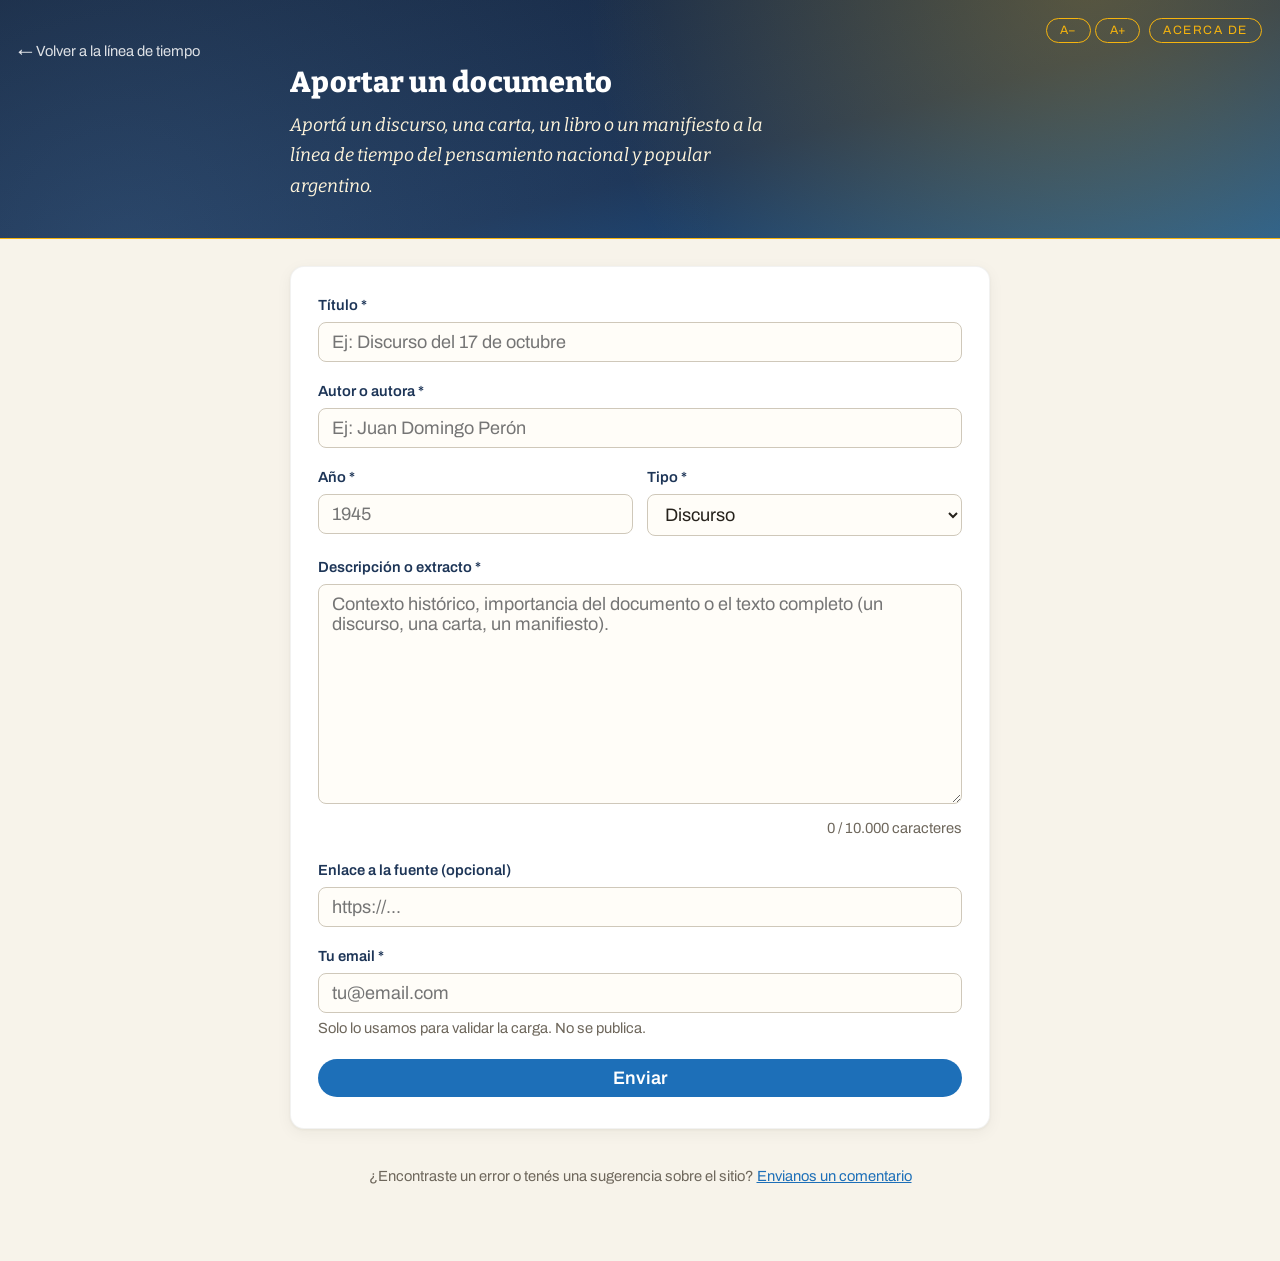
==== cargar.html @ 44b0350a "feat: mobile year pill docks onto the year bar over the active chip" ====
<!doctype html>
<html lang="es">
  <head>
    <meta charset="UTF-8" />
    <meta name="viewport" content="width=device-width, initial-scale=1" />
    <title>
      Aportar un documento · Línea de Tiempo del Pensamiento Nacional y Popular
      Argentino
    </title>
    <meta
      name="description"
      content="Sumá un discurso, una carta, un libro o un manifiesto al archivo colaborativo del pensamiento nacional y popular argentino."
    />
    <link rel="icon" href="/favicon.ico" sizes="any" />
    <link rel="icon" type="image/svg+xml" href="/assets/img/pnp-favicon/favicon.svg" />
    <link rel="icon" type="image/png" sizes="32x32" href="/assets/img/pnp-favicon/favicon-32x32.png" />
    <link rel="icon" type="image/png" sizes="16x16" href="/assets/img/pnp-favicon/favicon-16x16.png" />
    <link rel="icon" type="image/png" sizes="192x192" href="/assets/img/pnp-favicon/android-icon-192x192.png" />
    <link rel="apple-touch-icon" sizes="180x180" href="/assets/img/pnp-favicon/apple-icon-180x180.png" />
    <link rel="preconnect" href="https://fonts.googleapis.com" />
    <link rel="preconnect" href="https://fonts.gstatic.com" crossorigin />
    <link
      href="https://fonts.googleapis.com/css2?family=Archivo:wght@400;500;600;700&amp;family=Bitter:ital,wght@0,400;0,600;0,700;0,800;1,400&amp;display=swap"
      rel="stylesheet"
    />
    <script src="/assets/js/font-scale.js?v=1"></script>
    <link rel="stylesheet" href="/assets/css/styles.css?v=26" />
  </head>
  <body>
    <header class="site-header site-header-small">
      <a class="back-link" href="/">&larr; Volver a la línea de tiempo</a>
      <div class="header-actions">
        <div class="font-controls" role="group" aria-label="Tamaño del texto">
          <button
            type="button"
            class="font-control"
            data-font-scale-down
            aria-label="Reducir el tamaño del texto"
          >
            A&minus;
          </button>
          <button
            type="button"
            class="font-control"
            data-font-scale-up
            aria-label="Aumentar el tamaño del texto"
          >
            A+
          </button>
        </div>
        <button
          type="button"
          class="credits-link"
          data-credits-trigger
          aria-controls="credits-panel"
          aria-expanded="false"
        >
          Acerca de
        </button>
      </div>
      <div class="[ center ]">
        <h1>Aportar un documento</h1>
        <p class="tagline">
          Aportá un discurso, una carta, un libro o un manifiesto a la línea de
          tiempo del pensamiento nacional y popular argentino.
        </p>
      </div>
    </header>

    <main class="[ form-page ] [ center ]">
      <form id="submit-form" class="card" novalidate>
        <div class="field">
          <label for="title">Título *</label>
          <input
            type="text"
            id="title"
            name="title"
            maxlength="200"
            required
            placeholder="Ej: Discurso del 17 de octubre"
          />
          <p class="field-error" data-for="title"></p>
        </div>

        <div class="field">
          <label for="author">Autor o autora *</label>
          <input
            type="text"
            id="author"
            name="author"
            maxlength="120"
            required
            placeholder="Ej: Juan Domingo Perón"
          />
          <p class="field-error" data-for="author"></p>
        </div>

        <div class="field-row">
          <div class="field">
            <label for="year">Año *</label>
            <input
              type="number"
              id="year"
              name="year"
              min="1800"
              max="2099"
              required
              placeholder="1945"
            />
            <p class="field-error" data-for="year"></p>
          </div>

          <div class="field">
            <label for="type">Tipo *</label>
            <select id="type" name="type" required>
              <option value="discurso">Discurso</option>
              <option value="carta">Carta</option>
              <option value="manifiesto">Manifiesto</option>
              <option value="libro">Libro</option>
              <option value="ensayo">Ensayo</option>
              <option value="poema">Poema</option>
              <option value="entrevista">Entrevista</option>
              <option value="texto">Otro texto</option>
            </select>
          </div>
        </div>

        <div class="field">
          <label for="excerpt">Descripción o extracto *</label>
          <textarea
            id="excerpt"
            name="excerpt"
            rows="10"
            maxlength="10000"
            required
            placeholder="Contexto histórico, importancia del documento o el texto completo (un discurso, una carta, un manifiesto)."
          ></textarea>
          <p class="field-hint char-counter" id="excerpt-counter" aria-live="polite"></p>
          <p class="field-error" data-for="excerpt"></p>
        </div>

        <div class="field">
          <label for="source_url">Enlace a la fuente (opcional)</label>
          <input
            type="url"
            id="source_url"
            name="source_url"
            placeholder="https://..."
          />
          <p class="field-error" data-for="source_url"></p>
        </div>

        <div class="field">
          <label for="email">Tu email *</label>
          <div class="email-row">
            <input
              type="email"
              id="email"
              name="email"
              required
              placeholder="tu@email.com"
            />
            <button
              type="button"
              id="email-unlock"
              class="btn btn-ghost"
              hidden
            >
              Cambiar
            </button>
          </div>
          <p class="field-hint" id="email-hint">
            Solo lo usamos para validar la carga. No se publica.
          </p>
          <p class="field-error" data-for="email"></p>
        </div>

        <!-- Honeypot field: hidden from humans, bots tend to fill it -->
        <div class="hp-field" aria-hidden="true">
          <label for="website">Sitio web</label>
          <input
            type="text"
            id="website"
            name="website"
            tabindex="-1"
            autocomplete="off"
          />
        </div>

        <button type="submit" class="btn btn-primary btn-block" id="submit-btn">
          Enviar
        </button>
        <p class="field-error" data-for="general"></p>
      </form>

      <div id="success" class="status-screen" hidden>
        <div class="card success-card">
        <header class="status-head">
          <p class="eyebrow">Archivo colaborativo &middot; 1810 &mdash; hoy</p>
        </header>
        <div class="status-body">
        <p class="status-mark" data-tone="ok" aria-hidden="true">✓</p>
        <h2>¡Carga recibida!</h2>
        <div id="success-mail-flow">
          <p>Te enviamos un email a <strong id="success-email"></strong>.</p>
          <p>
            Para terminar de confirmar la carga, abrí el email y hacé clic en el
            botón <strong>VALIDAR</strong>. Después, un moderador revisará el
            contenido antes de publicarlo.
          </p>
          <p id="dev-link" hidden></p>
        </div>
        <p id="success-direct" hidden>
          Tu email ya está validado, así que el aporte pasó directo a revisión
          de los moderadores. Una vez aprobado, aparecerá en la línea de tiempo.
        </p>
        <p id="success-published" hidden>
          Tu email es de un moderador, así que el documento ya está publicado
          en la línea de tiempo.
        </p>
        <a href="/" class="btn btn-accent">Volver a la línea de tiempo</a>
        </div>
        </div>
      </div>

      <p class="form-feedback-note">
        ¿Encontraste un error o tenés una sugerencia sobre el sitio?
        <button
          type="button"
          class="link-button"
          data-feedback-trigger
          aria-controls="feedback-panel"
          aria-expanded="false"
        >
          Envianos un comentario
        </button>
      </p>
    </main>

    <aside
      id="credits-panel"
      class="credits-panel"
      role="dialog"
      aria-modal="true"
      aria-labelledby="credits-title"
      aria-hidden="true"
    >
      <div class="credits-overlay" id="credits-overlay"></div>
      <div class="credits-content">
        <header class="credits-head">
          <button
            type="button"
            id="credits-close"
            class="credits-close"
            aria-label="Cerrar"
          >
            <svg
              width="20"
              height="20"
              viewBox="0 0 24 24"
              fill="none"
              stroke="currentColor"
              stroke-width="2"
            >
              <line x1="18" y1="6" x2="6" y2="18" />
              <line x1="6" y1="6" x2="18" y2="18" />
            </svg>
          </button>
          <p class="eyebrow">Archivo colaborativo</p>
          <h2 id="credits-title">Acerca del proyecto</h2>
        </header>

        <div class="credits-body">
        <section>
          <p>
            Herramienta web interactiva para visualizar una línea de tiempo de
            autores, debates y eventos del pensamiento nacional y popular
            argentino.
          </p>
          <p class="credits-subtitle">
            Proyecto final del Seminario «Pensamiento Nacional y Popular en el
            Siglo XX Argentino» — Facultad de Filosofía y Letras, Universidad de
            Buenos Aires.
          </p>
        </section>

        <section>
          <h3>Autores</h3>
          <ul class="credits-list">
            <li>Diego Gabriel Muñiz</li>
            <li>Nicolás Cubero</li>
          </ul>
        </section>

        <section>
          <h3>Dirección</h3>
          <ul class="credits-list">
            <li>Matías Farías</li>
            <li>Julia Rosemberg</li>
          </ul>
        </section>

        <section>
          <h3>Tecnología</h3>
          <ul class="credits-tech">
            <li>PHP</li>
            <li>SQLite</li>
            <li>JavaScript vanilla</li>
            <li>CSS · CUBE</li>
            <li>Bitter</li>
            <li>Archivo</li>
          </ul>
        </section>

        <section>
          <h3>Feedback</h3>
          <p>
            ¿Encontraste un error o tenés una sugerencia?
            <button
              type="button"
              class="link-button"
              data-feedback-trigger
              aria-controls="feedback-panel"
              aria-expanded="false"
            >
              Envianos un comentario
            </button>
          </p>
        </section>

        <section>
          <h3>Licencia</h3>
          <p class="credits-license">
            Código abierto bajo
            <a
              href="https://www.gnu.org/licenses/gpl-3.0.html"
              target="_blank"
              rel="noopener"
              >GNU General Public License v3.0</a
            >
          </p>
          <a
            href="https://github.com/tbagencia/pensamiento-nacional-popular"
            target="_blank"
            rel="noopener"
            class="credits-repo"
          >
            <svg
              width="14"
              height="14"
              viewBox="0 0 24 24"
              fill="currentColor"
              aria-hidden="true"
            >
              <path
                d="M12 0C5.37 0 0 5.37 0 12c0 5.31 3.435 9.795 8.205 11.385.6.105.825-.255.825-.57 0-.285-.015-1.23-.015-2.235-3.015.555-3.795-.735-4.035-1.41-.135-.345-.72-1.41-1.23-1.695-.42-.225-1.02-.78-.015-.795.945-.015 1.62.87 1.845 1.23 1.08 1.815 2.805 1.305 3.495.99.105-.78.42-1.305.765-1.605-2.67-.3-5.46-1.335-5.46-5.925 0-1.305.465-2.385 1.23-3.225-.12-.3-.54-1.53.12-3.18 0 0 1.005-.315 3.3 1.23.96-.27 1.98-.405 3-.405s2.04.135 3 .405c2.295-1.56 3.3-1.23 3.3-1.23.66 1.65.24 2.88.12 3.18.765.84 1.23 1.905 1.23 3.225 0 4.605-2.805 5.625-5.475 5.925.435.375.81 1.095.81 2.22 0 1.605-.015 2.895-.015 3.3 0 .315.225.69.825.57A12.02 12.02 0 0024 12c0-6.63-5.37-12-12-12z"
              />
            </svg>
            Ver el código en GitHub
          </a>
        </section>
        </div>
      </div>
    </aside>

    <script src="/assets/js/submit.js?v=5"></script>
    <script src="/assets/js/credits.js?v=2"></script>
    <script src="/assets/js/feedback.js?v=3"></script>
  </body>
</html>
---- assets/css/styles.css ----
/* =========================================================
   Línea de Tiempo del Pensamiento Nacional y Popular Argentino
   CUBE CSS: tokens → global → composition → utility → block → exception
   ========================================================= */

/* ---------- Design tokens ---------- */

:root {
	/* Color */
	--brand: #1d6fb8;
	--brand-dark: #16263f;
	--brand-deep: #1d3557;
	--sky: #74acdf;
	--gold: #f6b40e;
	--gold-soft: #fbe3a3;
	--paper: #f7f3ea;
	--ink: #26221c;
	--muted: #6e675c;
	--surface: #ffffff;
	--surface-warm: #fffdf8;
	--line: rgba(38, 34, 28, 0.12);
	--danger: #c0392b;
	--ok: #1e7d4e;

	/* Fluid type scale (Utopia, 320→1240) */
	--text--2: clamp(0.69rem, 0.67rem + 0.11vw, 0.76rem);
	--text--1: clamp(0.83rem, 0.8rem + 0.16vw, 0.92rem);
	--text-0: clamp(1rem, 0.96rem + 0.22vw, 1.13rem);
	--text-1: clamp(1.2rem, 1.12rem + 0.39vw, 1.42rem);
	--text-2: clamp(1.44rem, 1.32rem + 0.62vw, 1.8rem);
	--text-3: clamp(1.73rem, 1.55rem + 0.92vw, 2.26rem);
	--text-4: clamp(2.07rem, 1.81rem + 1.32vw, 2.83rem);

	/* User-adjustable type scale, set by assets/js/font-scale.js (A−/A+). */
	--font-scale: 1;

	/* Fluid space scale (Utopia) */
	--space-3xs: clamp(0.25rem, 0.24rem + 0.05vw, 0.28rem);
	--space-2xs: clamp(0.5rem, 0.48rem + 0.11vw, 0.56rem);
	--space-xs: clamp(0.75rem, 0.71rem + 0.16vw, 0.84rem);
	--space-s: clamp(1rem, 0.95rem + 0.22vw, 1.13rem);
	--space-m: clamp(1.5rem, 1.43rem + 0.33vw, 1.69rem);
	--space-l: clamp(2rem, 1.9rem + 0.43vw, 2.25rem);
	--space-xl: clamp(3rem, 2.86rem + 0.65vw, 3.38rem);
	--space-2xl: clamp(4rem, 3.81rem + 0.87vw, 4.5rem);

	/* Layout */
	--measure: 65ch;
	--container: 46rem;
	--container-s: 30rem;
	--radius: 14px;
	--radius-pill: 999px;
	--shadow-1:
		0 1px 3px rgba(38, 34, 28, 0.05), 0 4px 16px rgba(38, 34, 28, 0.05);
	--shadow-2:
		0 4px 10px rgba(38, 34, 28, 0.08), 0 14px 32px rgba(38, 34, 28, 0.09);

	/* Type families — both by Argentine foundries (Huerta Tipográfica, Omnibus-Type) */
	--font-display: "Bitter", Georgia, serif;
	--font-ui: "Archivo", system-ui, -apple-system, "Segoe UI", sans-serif;

	/* Updated by JS to the real nav height (scrollspy offsets) */
	--nav-h: 3.5rem;

	/* Motion */
	--ease-out: cubic-bezier(0.22, 1, 0.36, 1);
}

/* ---------- Reset + global ---------- */

*,
*::before,
*::after {
	box-sizing: border-box;
}

/* The hidden attribute must win over any display rule (.btn, .type-nav…). */
[hidden] {
	display: none !important;
}

/* The whole type scale is rem-based, so scaling the root scales the site. */
html {
	font-size: calc(100% * var(--font-scale));
}

body {
	margin: 0;
	font-family: var(--font-ui);
	font-size: var(--text-0);
	background: var(--paper);
	color: var(--ink);
	line-height: 1.6;
}

h1,
h2,
h3 {
	font-family: var(--font-display);
	font-weight: 700;
	line-height: 1.25;
}

a {
	color: var(--brand);
}

/* Utility: keeps a multi-word phrase on one line. */
.nowrap {
	white-space: nowrap;
}

/* Utility: keyboard-only skip link, visible while focused. */
.skip-link {
	position: absolute;
	top: var(--space-3xs);
	left: var(--space-3xs);
	z-index: 60;
	padding: var(--space-2xs) var(--space-s);
	background: var(--gold);
	color: var(--brand-deep);
	font-family: var(--font-ui);
	font-weight: 600;
	border-radius: var(--radius-pill);
	text-decoration: none;
	transform: translateY(-200%);
}

.skip-link:focus-visible {
	transform: none;
}

:focus-visible {
	outline: 3px solid var(--gold);
	outline-offset: 2px;
}

@media (prefers-reduced-motion: no-preference) {
	html {
		scroll-behavior: smooth;
	}
}

/* ---------- Composition ---------- */

.flow > * + * {
	margin-block-start: var(--flow-space, var(--space-s));
}

.center {
	max-inline-size: var(--container);
	margin-inline: auto;
	padding-inline: var(--space-s);
}

.cluster {
	display: flex;
	flex-wrap: wrap;
	gap: var(--cluster-gap, var(--space-2xs));
	align-items: center;
}

.stack {
	display: grid;
	gap: var(--stack-gap, var(--space-s));
}

/* ---------- Utility ---------- */

.font-ui {
	font-family: var(--font-ui);
}
.text-muted {
	color: var(--muted);
}
.text-center {
	text-align: center;
}

/* ---------- Block: buttons ---------- */

.btn {
	display: inline-block;
	border: 0;
	border-radius: var(--radius-pill);
	padding: var(--space-2xs) var(--space-m);
	font-size: var(--text-0);
	font-family: var(--font-ui);
	font-weight: 600;
	text-decoration: none;
	cursor: pointer;
	transition:
		filter 0.15s ease,
		translate 0.15s var(--ease-out),
		box-shadow 0.15s ease;
}

.btn:hover {
	filter: brightness(1.08);
	translate: 0 -1px;
}
.btn:active {
	translate: 0 0;
}
.btn-primary {
	background: var(--brand);
	color: #fff;
}
.btn-accent {
	background: var(--gold);
	color: var(--brand-deep);
	box-shadow: var(--shadow-1);
}
.btn-danger {
	background: var(--danger);
	color: #fff;
}
.btn-ghost {
	background: transparent;
	color: var(--muted);
	border: 1px solid var(--muted);
}
.btn-block {
	inline-size: 100%;
}
.btn:disabled {
	opacity: 0.6;
	cursor: wait;
}

/* ---------- Block: site header ---------- */

.site-header {
	background:
		radial-gradient(
			circle at 85% -10%,
			rgba(246, 180, 14, 0.28),
			transparent 45%
		),
		radial-gradient(
			circle at 10% 110%,
			rgba(116, 172, 223, 0.18),
			transparent 50%
		),
		linear-gradient(
			165deg,
			var(--brand-dark) 0%,
			var(--brand-deep) 60%,
			var(--brand) 120%
		);
	color: #fff;
	text-align: center;
	padding: var(--space-2xl) var(--space-s) var(--space-xl);
	position: relative;
	isolation: isolate;
	overflow: clip;
	border-block-end: 1px solid var(--gold);
}

/* Sol de Mayo: faint sun rays radiating from behind the title. */
.site-header:not(.site-header-small)::before {
	content: "";
	position: absolute;
	inset: -30% -10%;
	z-index: -1;
	background: repeating-conic-gradient(
		from 90deg at 0% 0%,
		rgba(246, 180, 14, 0.09) 0deg 2deg,
		transparent 2deg 7deg
	);
	-webkit-mask-image: radial-gradient(circle at 0% 0%, #000, transparent 65%);
	mask-image: radial-gradient(circle at 0% 0%, #000, transparent 65%);
	pointer-events: none;
}

/* Flag band: celeste-white-celeste stripes above the gold border. */
.site-header:not(.site-header-small)::after {
	content: "";
	position: absolute;
	inset-inline: 0;
	inset-block-end: 0;
	height: 9px;
	background: linear-gradient(
		to bottom,
		var(--sky) 0 3px,
		#fff 3px 6px,
		var(--sky) 6px 9px
	);
	pointer-events: none;
}

.eyebrow {
	margin: 0 0 var(--space-s);
	font-size: var(--text--1);
	font-weight: 600;
	text-transform: uppercase;
	letter-spacing: 0.18em;
	color: var(--gold);
}

.site-header h1 {
	margin: 0 0 var(--space-xs);
	font-size: var(--text-2);
	font-weight: 800;
	letter-spacing: 0.01em;
}

.site-header h1 span {
	display: inline-block;
	color: var(--gold);
	font-size: var(--text-3);
}

/* ---------- Block: credits link (anchored to the header, scrolls away) ---------- */

/* Header corner: type-size controls + credits trigger. */
.header-actions {
	position: absolute;
	top: var(--space-s);
	right: var(--space-s);
	display: flex;
	align-items: center;
	gap: var(--space-2xs);
}

.credits-link,
.font-control {
	padding: var(--space-3xs) var(--space-xs);
	background: transparent;
	border: 1px solid var(--gold);
	border-radius: 999px;
	color: var(--gold);
	font-family: var(--font-ui);
	font-size: var(--text--2);
	font-weight: 400;
	text-transform: uppercase;
	letter-spacing: 0.12em;
	cursor: pointer;
	transition:
		background 0.2s ease,
		color 0.2s ease;
}

.credits-link:hover,
.font-control:hover:not(:disabled) {
	background: var(--gold);
	color: var(--brand-deep);
}

.font-controls {
	display: flex;
	gap: var(--space-3xs);
}

.font-control {
	letter-spacing: 0;
}

.font-control:disabled {
	opacity: 0.45;
	cursor: default;
}

/* Utility: button that reads as an inline link */
.link-button {
	background: none;
	border: 0;
	padding: 0;
	font: inherit;
	color: var(--brand);
	text-decoration: underline;
	cursor: pointer;
}

/* ---------- Block: credits panel ---------- */

.credits-panel {
	position: fixed;
	inset: 0;
	z-index: 50;
	pointer-events: none;
	visibility: hidden;
}

.credits-panel[data-state="open"] {
	pointer-events: auto;
	visibility: visible;
}

.credits-overlay {
	position: absolute;
	inset: 0;
	background: rgba(22, 38, 63, 0.6);
	opacity: 0;
	transition: opacity 0.3s ease;
}

.credits-panel[data-state="open"] .credits-overlay {
	opacity: 1;
}

.credits-content {
	position: absolute;
	top: 0;
	right: 0;
	bottom: 0;
	width: min(22rem, 90vw);
	max-width: 22rem;
	background: var(--surface-warm);
	box-shadow: var(--shadow-2);
	overflow-y: auto;
	-webkit-overflow-scrolling: touch;
	transform: translateX(100%);
	transition:
		transform 0.3s var(--ease-out),
		visibility 0.3s;
}

.credits-panel[data-state="open"] .credits-content {
	transform: translateX(0);
}

/* Dark masthead mirroring the site header, flag band included. */
.credits-head {
	position: sticky;
	top: 0;
	z-index: 1;
	padding: var(--space-l) var(--space-m) var(--space-m);
	background: linear-gradient(135deg, var(--brand-deep), var(--brand-dark));
	color: var(--paper);
}

.credits-head::after {
	content: "";
	position: absolute;
	inset-inline: 0;
	inset-block-end: 0;
	height: 6px;
	background: linear-gradient(
		to bottom,
		var(--sky) 0 2px,
		#fff 2px 4px,
		var(--sky) 4px 6px
	);
	pointer-events: none;
}

.credits-head .eyebrow {
	margin-block-end: var(--space-2xs);
	font-size: var(--text--2);
}

.credits-head h2 {
	margin: 0;
	font-size: var(--text-2);
	color: var(--surface);
	letter-spacing: 0.01em;
	padding-inline-end: var(--space-xl);
}

.credits-close {
	position: absolute;
	top: var(--space-s);
	right: var(--space-s);
	width: 2.25rem;
	height: 2.25rem;
	display: flex;
	align-items: center;
	justify-content: center;
	background: transparent;
	border: 1px solid color-mix(in srgb, var(--paper) 35%, transparent);
	border-radius: 50%;
	color: var(--paper);
	cursor: pointer;
	transition:
		background 0.2s ease,
		border-color 0.2s ease,
		color 0.2s ease;
}

.credits-close:hover {
	background: var(--gold);
	border-color: var(--gold);
	color: var(--brand-deep);
}

.credits-body {
	padding: var(--space-m);
}

.credits-body section {
	margin-block-end: var(--space-l);
}

.credits-body section:last-child {
	margin-block-end: 0;
}

.credits-body h3 {
	font-family: var(--font-ui);
	font-size: var(--text--1);
	font-weight: 700;
	text-transform: uppercase;
	letter-spacing: 0.1em;
	color: var(--brand);
	margin-block: 0 var(--space-2xs);
}

.credits-body p {
	margin-block: var(--space-2xs);
	line-height: 1.6;
}

.credits-subtitle {
	font-size: var(--text--1);
	color: var(--muted);
	font-style: italic;
}

/* The credit lists echo the timeline: celeste rail, gold nodes. */
.credits-list {
	list-style: none;
	position: relative;
	padding: 0 0 0 var(--space-m);
	margin: var(--space-2xs) 0 0;
}

.credits-list::before {
	content: "";
	position: absolute;
	inset-block: var(--space-s);
	inset-inline-start: calc(0.3rem - 1px);
	width: 2px;
	background: var(--sky);
	border-radius: var(--radius-pill);
}

.credits-list li {
	position: relative;
	padding: var(--space-3xs) 0;
	font-family: var(--font-display);
}

.credits-list li::before {
	content: "";
	position: absolute;
	inset-inline-start: calc(0.3rem - var(--space-m));
	inset-block-start: 50%;
	width: 0.6rem;
	height: 0.6rem;
	border-radius: 50%;
	background: var(--gold);
	transform: translate(-50%, -50%);
	box-shadow: 0 0 0 2px var(--surface-warm);
}

/* Tech reads as metadata, not protagonists: small mono tags instead of
   the gold-node list reserved for people. */
.credits-tech {
	list-style: none;
	display: flex;
	flex-wrap: wrap;
	gap: var(--space-3xs);
	padding: 0;
	margin: var(--space-2xs) 0 0;
}

.credits-tech li {
	font-family: ui-monospace, "SF Mono", Menlo, Consolas, monospace;
	font-size: var(--text--2);
	color: var(--muted);
	border: 1px solid var(--line);
	border-radius: 0.375em;
	padding: var(--space-3xs) var(--space-2xs);
	background: color-mix(in srgb, var(--paper) 60%, transparent);
}

.credits-license {
	font-size: var(--text--1);
	color: var(--muted);
}

/* Discreet repo link replacing the old full-width primary button. */
.credits-repo {
	display: inline-flex;
	align-items: center;
	gap: var(--space-3xs);
	font-family: var(--font-ui);
	font-size: var(--text--1);
	color: var(--muted);
	text-decoration: none;
	border-block-end: 1px solid transparent;
	transition:
		color 0.2s ease,
		border-color 0.2s ease;
}

.credits-repo:hover {
	color: var(--brand);
	border-block-end-color: var(--brand);
}

.tagline {
	max-inline-size: 44ch;
	margin: 0 auto var(--space-m);
	font-family: var(--font-display);
	font-style: italic;
	font-weight: 400;
	line-height: 1.7;
	color: color-mix(in srgb, #fff 85%, var(--gold));
}

.site-header-small {
	padding: var(--space-l) var(--space-s);
	text-align: left;
}
.site-header-small h1 {
	font-size: var(--text-2);
	margin: 0 0 var(--space-2xs);
	text-align: start;
}
.site-header-small .tagline {
	margin: 0;
	text-align: start;
}

.back-link {
	color: #fff;
	opacity: 0.85;
	text-decoration: none;
	font-size: var(--text--1);
	font-family: var(--font-ui);
}

.back-link:hover {
	opacity: 1;
	text-decoration: underline;
}

/* ---------- Block: year navigation ---------- */

.year-nav {
	position: sticky;
	top: 0;
	z-index: 10;
	display: flex;
	gap: var(--space-xs);
	overflow-x: auto;
	/* The leading padding clears the floating search circle pinned at
     the top-left corner once the nav sticks to the viewport. */
	padding: var(--space-xs) var(--space-m) var(--space-xs)
		calc(2.75rem + var(--space-l));
	background: color-mix(in srgb, var(--paper) 92%, transparent);
	backdrop-filter: blur(6px);
	border-block-end: 1px solid var(--line);
	-webkit-overflow-scrolling: touch;
	scrollbar-width: none;
	/* Fade the edges to hint that more years continue beyond them.
     The fade zones match the inline paddings, so resting pills sit in
     the opaque area, the magnified pill never looks clipped, and chips
     scrolling toward the search circle fade out before reaching it. */
	-webkit-mask-image: linear-gradient(
		to right,
		transparent,
		#000 calc(2.75rem + var(--space-l)),
		#000 calc(100% - var(--space-m)),
		transparent
	);
	mask-image: linear-gradient(
		to right,
		transparent,
		#000 calc(2.75rem + var(--space-l)),
		#000 calc(100% - var(--space-m)),
		transparent
	);
}

.year-nav::-webkit-scrollbar {
	display: none;
}

/* Composition: boxless on mobile; on desktop it becomes the rail's
   full-height grid cell so the sticky nav is clamped above the footer. */
.year-nav-rail {
	display: contents;
}

.year-chip {
	flex: 0 0 auto;
	position: relative;
	border: 1px solid var(--brand);
	background: transparent;
	color: var(--brand);
	border-radius: var(--radius-pill);
	/* Mobile-first: comfortable touch target (~44px high) */
	padding: var(--space-2xs) var(--space-s);
	font-family: var(--font-ui);
	font-size: var(--text-0);
	font-weight: 600;
	cursor: pointer;
	transition:
		background 0.2s ease,
		color 0.2s ease,
		scale 0.2s var(--ease-out);
}

/* The magnified active pill overlaps its shrunken neighbours. */
.year-chip[aria-current="location"] {
	z-index: 1;
}

.year-chip:hover {
	background: color-mix(in srgb, var(--sky) 30%, transparent);
}
.year-chip:active {
	scale: 0.95;
}

/* Exception: current section while scrolling (set via aria-current) */
.year-chip[aria-current="location"] {
	background: var(--brand);
	border-color: var(--brand);
	color: #fff;
}

/* ---------- Block: type filter ---------- */

.type-nav {
	display: flex;
	flex-wrap: wrap;
	gap: var(--space-2xs);
	justify-content: center;
	max-inline-size: var(--container);
	margin-inline: auto;
	padding: var(--space-s) var(--space-s) 0;
}

/* Same outline language as the year chips, in the secondary earth tone. */
.type-pill {
	border: 1px solid color-mix(in srgb, var(--muted) 50%, transparent);
	background: transparent;
	color: var(--muted);
	border-radius: var(--radius-pill);
	padding: var(--space-3xs) var(--space-xs);
	font-family: var(--font-ui);
	font-size: var(--text--1);
	font-weight: 600;
	cursor: pointer;
	transition:
		background 0.2s ease,
		color 0.2s ease,
		border-color 0.2s ease;
}

.type-pill:hover {
	border-color: var(--brand);
	color: var(--brand);
}

/* Exception: the active filter fills with its own border color,
   mirroring the active year chip. */
.type-pill[aria-pressed="true"] {
	background: var(--muted);
	border-color: var(--muted);
	color: #fff;
}

/* ---------- Block: search ---------- */

/* Composition: groups search + type pills. Transparent on mobile;
   on desktop it becomes the sticky right-gutter rail. */
.filter-rail {
	display: contents;
}

/* On mobile the search floats at the top-left corner, mirroring the
   to-top button at the bottom-right. Collapsed it is a round magnifier
   node; circle and pill are the same input, so opening is a pure
   max-inline-size transition. It expands on focus, stays floating while
   a query is active, and folds back when it loses focus while empty. */
.search-bar {
	position: fixed;
	inset-block-start: var(--space-2xs);
	inset-inline-start: var(--space-2xs);
	z-index: 40;
	inline-size: calc(100% - 2 * var(--space-2xs));
	max-inline-size: var(--container-s);
	transition: max-inline-size 0.35s var(--ease-out);
}

.search-bar input[type="search"] {
	inline-size: 100%;
	block-size: 2.75rem;
	appearance: none;
	border: 1px solid var(--line);
	border-radius: var(--radius-pill);
	padding: 0 var(--space-l);
	font-size: var(--text-0);
	font-family: var(--font-ui);
	background: var(--surface-warm);
	color: var(--ink);
	text-overflow: ellipsis;
	box-shadow: var(--shadow-1);
	transition:
		border-color 0.15s ease,
		background 0.2s ease,
		box-shadow 0.2s ease;
}

.search-bar input[type="search"]:focus {
	outline: 2px solid var(--sky);
	border-color: var(--brand);
}

.search-bar input::placeholder {
	transition: opacity 0.2s ease;
}

/* Our clear button replaces the native WebKit one. */
.search-bar input[type="search"]::-webkit-search-cancel-button {
	-webkit-appearance: none;
}

/* Exception: folded into the circle. */
.search-bar[data-state="collapsed"] {
	max-inline-size: 2.75rem;
}

.search-bar[data-state="collapsed"] input[type="search"] {
	cursor: pointer;
	padding-inline: 0;
}

.search-bar[data-state="collapsed"] input::placeholder {
	opacity: 0;
}

.search-bar[data-state="collapsed"]:hover input[type="search"] {
	border-color: var(--brand);
}

.search-bar[data-state="collapsed"]:hover .search-icon {
	color: var(--brand);
}

/* Exception: while floating over the dark hero header, the collapsed
   circle borrows the "Acerca de" badge language — transparent with a
   gold outline. JS flips data-context as the header scrolls away. */
.search-bar[data-context="hero"][data-state="collapsed"] input[type="search"] {
	background: transparent;
	border-color: var(--gold);
	box-shadow: none;
}

.search-bar[data-context="hero"][data-state="collapsed"] .search-icon {
	color: var(--gold);
}

.search-bar[data-context="hero"][data-state="collapsed"]:hover
	input[type="search"] {
	background: var(--gold);
}

.search-bar[data-context="hero"][data-state="collapsed"]:hover .search-icon {
	color: var(--brand-deep);
}

/* Exception: once the header scrolls away the circle sits in the sticky
   year bar, so it dresses like a year chip. The background stays solid:
   chips scrolling underneath must not show through the magnifier. */
.search-bar[data-context="page"][data-state="collapsed"] input[type="search"] {
	background: var(--paper);
	border-color: var(--brand);
	box-shadow: none;
}

.search-bar[data-context="page"][data-state="collapsed"] .search-icon {
	color: var(--brand);
}

.search-bar[data-context="page"][data-state="collapsed"]:hover
	input[type="search"] {
	background: color-mix(in srgb, var(--sky) 30%, var(--paper));
}

/* Icon and clear anchor to the input's fixed height, not the bar's:
   on desktop the count flows below the input and would skew a 50% offset. */
.search-icon {
	position: absolute;
	inset-inline-start: var(--space-xs);
	inset-block-start: calc(2.75rem / 2);
	translate: 0 -50%;
	color: var(--muted);
	pointer-events: none;
	transition: color 0.2s ease;
}

.search-clear {
	position: absolute;
	inset-inline-end: var(--space-2xs);
	inset-block-start: calc(2.75rem / 2);
	translate: 0 -50%;
	display: grid;
	place-items: center;
	inline-size: var(--space-m);
	block-size: var(--space-m);
	border: 0;
	border-radius: 50%;
	background: color-mix(in srgb, var(--muted) 15%, transparent);
	color: var(--muted);
	cursor: pointer;
	transition: background 0.15s ease;
}

.search-clear:hover {
	background: color-mix(in srgb, var(--muted) 28%, transparent);
}

/* Result count hangs from the floating pill as a small chip. */
.search-count {
	position: absolute;
	inset-block-start: calc(100% + var(--space-2xs));
	inset-inline-start: 0;
	margin: 0;
	padding: var(--space-3xs) var(--space-s);
	background: var(--surface-warm);
	border-radius: var(--radius-pill);
	box-shadow: var(--shadow-1);
	white-space: nowrap;
}

/* Search matches highlighted inside cards. */
.card mark {
	background: var(--gold-soft);
	color: inherit;
	border-radius: 0.2em;
	padding-inline: 0.08em;
}

/* ---------- Block: timeline ---------- */

main.center {
	padding-block: var(--space-m) var(--space-2xl);
}

.status {
	text-align: center;
	color: var(--muted);
	font-family: var(--font-ui);
	font-size: var(--text--1);
}

.timeline {
	list-style: none;
	margin: 0;
	padding: 0 0 0 var(--space-m);
	position: relative;
}

.timeline::before {
	content: "";
	position: absolute;
	inset-block: 0;
	left: calc(var(--space-3xs) + 1px);
	width: 3px;
	background: linear-gradient(
		to bottom,
		transparent,
		color-mix(in srgb, var(--sky) 60%, transparent) 6%,
		color-mix(in srgb, var(--gold) 75%, transparent) 94%,
		transparent
	);
	border-radius: var(--radius-pill);
}

.timeline-year {
	position: relative;
	padding-block-start: var(--space-l);
}

.timeline-year::before {
	content: "";
	position: absolute;
	left: calc(-1 * var(--space-m) + var(--space-3xs) - 4px);
	/* Vertically centered on the year pill: pill height is one
	   --text-2 line (1.25 lh) plus block padding, minus the dot. */
	top: calc(
		var(--space-l) +
			(var(--text-2) * 1.25 + var(--space-3xs) * 2 - 13px) / 2
	);
	width: 13px;
	height: 13px;
	border-radius: 50%;
	background: var(--gold);
	border: 3px solid var(--paper);
	box-shadow:
		0 0 0 1px color-mix(in srgb, var(--gold) 50%, transparent),
		0 0 10px rgba(246, 180, 14, 0.3);
	transition:
		transform 0.3s var(--ease-out),
		box-shadow 0.3s ease;
}

/* The year currently in view glows like a little sun. */
.timeline-year[data-current="true"]::before {
	transform: scale(1.3);
	box-shadow:
		0 0 0 1px var(--gold),
		0 0 16px rgba(246, 180, 14, 0.55);
}

@media (prefers-reduced-motion: reduce) {
	.timeline-year::before {
		transition: none;
	}
}

/* Mobile: the heading docks onto the year bar and slides over the active
   chip (positioned by year-dock.js); desktop pins it under the nav
   instead (see the 1150px block). */
.timeline-year > h2 {
	position: sticky;
	top: var(--dock-top, var(--space-2xs));
	z-index: 15;
	translate: 0 0;
	scale: 1;
	transition:
		translate 0.25s var(--ease-out),
		scale 0.25s var(--ease-out);
	display: inline-block;
	margin: 0 0 var(--space-s);
	padding: var(--space-3xs) var(--space-s);
	font-size: var(--text-2);
	font-weight: 800;
	font-variant-numeric: tabular-nums;
	color: var(--brand-deep);
	background: var(--gold);
	border-radius: var(--radius-pill);
	box-shadow: var(--shadow-1);
}

/* Exception: docked onto the year bar, resting over the active chip.
   Visual only — taps must reach the chips underneath. */
.timeline-year > h2[data-docked="true"] {
	translate: var(--dock-shift, 0) 0;
	scale: var(--dock-scale, 0.8);
	pointer-events: none;
}

@media (prefers-reduced-motion: reduce) {
	.timeline-year > h2 {
		transition: none;
	}
}

/* ---------- Block: card ---------- */

.card {
	position: relative;
	background: var(--surface);
	border: 1px solid rgba(38, 34, 28, 0.06);
	border-radius: var(--radius);
	box-shadow: var(--shadow-1);
	padding: var(--space-m);
	margin-block-end: var(--space-s);
	transition: box-shadow 0.4s ease;
}

/* Deep-linked card (/linea/{year}#doc-{id}) pulses to identify itself. */
.card[data-highlight="true"] {
	box-shadow: 0 0 0 3px color-mix(in srgb, var(--gold) 55%, transparent);
}

/* ---------- Block: card share ---------- */

.share-btn,
.source-btn {
	position: absolute;
	top: var(--space-xs);
	right: var(--space-xs);
	display: grid;
	place-items: center;
	width: 2rem;
	height: 2rem;
	border: 0;
	border-radius: 50%;
	background: transparent;
	color: var(--muted);
	cursor: pointer;
	transition:
		color 0.2s ease,
		background 0.2s ease;
}

.share-btn:hover,
.source-btn:hover {
	color: var(--brand);
	background: color-mix(in srgb, var(--sky) 20%, #fff);
}

/* The external-source icon sits beside the share button. */
.source-btn {
	right: calc(var(--space-xs) + 2rem + var(--space-3xs));
}

/* Exception: hover/focus tooltip naming the action, from data-tip. */
@media (hover: hover) {
	.share-btn::after,
	.source-btn::after {
		content: attr(data-tip);
		position: absolute;
		inset-block-start: calc(100% + var(--space-3xs));
		inset-inline-end: 0;
		padding: var(--space-3xs) var(--space-2xs);
		background: var(--brand-deep);
		color: #fff;
		font-family: var(--font-ui);
		font-size: var(--text--2);
		font-weight: 500;
		white-space: nowrap;
		border-radius: var(--radius);
		box-shadow: var(--shadow-1);
		opacity: 0;
		pointer-events: none;
		transition: opacity 0.15s ease;
	}

	.share-btn:hover::after,
	.source-btn:hover::after,
	.share-btn:focus-visible::after,
	.source-btn:focus-visible::after {
		opacity: 1;
		transition-delay: 0.35s;
	}

	/* The open share menu replaces the tooltip. */
	.share-btn[aria-expanded="true"]::after {
		content: none;
	}
}

/* Keep the card title clear of the floating icon buttons. */
.card h3 {
	padding-inline-end: var(--space-l);
}

.card:has(.source-btn) h3 {
	padding-inline-end: var(--space-2xl);
}

.share-menu {
	position: absolute;
	top: calc(var(--space-xs) + 2rem + var(--space-2xs));
	right: var(--space-xs);
	z-index: 10;
	display: grid;
	min-inline-size: 13rem;
	padding-block: var(--space-2xs);
	background: var(--surface);
	border: 1px solid var(--line);
	border-radius: var(--radius);
	box-shadow: var(--shadow-2);
}

/* Caret pointing up at the share button. */
.share-menu::before {
	content: "";
	position: absolute;
	top: -6px;
	right: calc(1rem - 6px);
	width: 11px;
	height: 11px;
	background: var(--surface);
	border-block-start: 1px solid var(--line);
	border-inline-start: 1px solid var(--line);
	transform: rotate(45deg);
}

.share-option {
	display: flex;
	align-items: center;
	gap: var(--space-2xs);
	border: 0;
	background: none;
	padding: var(--space-2xs) var(--space-s);
	font-family: var(--font-ui);
	font-size: var(--text--1);
	color: var(--muted);
	text-align: start;
	text-decoration: none;
	cursor: pointer;
	transition:
		color 0.15s ease,
		background 0.15s ease;
}

.share-option svg {
	flex: none;
}

.share-option:hover {
	background: color-mix(in srgb, var(--muted) 7%, #fff);
	color: var(--brand-deep);
}

.share-divider {
	margin: var(--space-3xs) 0;
	border: 0;
	border-block-start: 1px solid var(--line);
}

.card h2,
.card h3 {
	margin-block: var(--space-3xs);
	font-size: var(--text-1);
	font-weight: 700;
	color: var(--brand-deep);
}

.timeline .card {
	border-inline-start: 4px solid transparent;
	transition:
		box-shadow 0.25s ease,
		translate 0.25s var(--ease-out),
		border-color 0.25s ease,
		opacity 0.5s ease;
}

.timeline .card:hover {
	box-shadow: var(--shadow-2);
	translate: 0 -2px;
	border-inline-start-color: var(--gold);
}

/* Exception: scroll-reveal animation, JS flips data-state */
@media (prefers-reduced-motion: no-preference) {
	.timeline .card[data-state="hidden"] {
		opacity: 0;
		translate: 0 var(--space-s);
	}
	.timeline .card[data-state="visible"] {
		opacity: 1;
		translate: 0;
	}
}

.badge {
	display: inline-block;
	font-family: var(--font-ui);
	font-size: var(--text--2);
	font-weight: 700;
	text-transform: uppercase;
	letter-spacing: 0.08em;
	border-radius: var(--radius-pill);
	/* em-based so the chip hugs its own type size */
	padding: 0.25em 0.8em;
}

/* Metadata whispers: soft tint, no border, clear air below. */
.card .badge {
	margin-block-end: var(--space-2xs);
}

.badge-type {
	background: color-mix(in srgb, var(--sky) 28%, #fff);
	color: var(--brand);
}

.badge-year {
	background: color-mix(in srgb, var(--gold) 30%, #fff);
	color: #8a6403;
}

.author {
	margin: 0 0 var(--space-2xs);
	font-family: var(--font-display);
	font-style: italic;
	color: var(--muted);
}

.excerpt {
	margin-block: var(--space-2xs);
	font-family: var(--font-display);
	font-weight: 400;
	line-height: 1.7;
	max-inline-size: var(--measure);
	/* Pasted documents keep their paragraph breaks. */
	white-space: pre-line;
}

/* Exception: long excerpts start collapsed, JS toggles */
.excerpt[data-state="collapsed"] {
	display: -webkit-box;
	-webkit-line-clamp: 4;
	-webkit-box-orient: vertical;
	overflow: hidden;
}

.read-more {
	background: none;
	border: 0;
	padding: 0;
	color: var(--brand);
	font-family: var(--font-ui);
	font-size: var(--text--1);
	font-weight: 600;
	cursor: pointer;
	text-decoration: underline;
}

/* ---------- Block: document page (/documento/{id}) ---------- */

/* Site name in the small header: a quiet title, not the page's h1
   (that role belongs to the document itself). */
.doc-site-name {
	margin: 0;
	font-family: var(--font-display);
	font-size: var(--text-1);
	font-weight: 700;
	line-height: 1.3;
	color: #fff;
	max-inline-size: 28ch;
}

.doc-page {
	max-inline-size: var(--container);
	margin-inline: auto;
	padding: var(--space-l) var(--space-s) var(--space-xl);
}

/* The timeline rail runs through the page and past both neighbours:
   the document is one point on a line larger than itself. */
.doc-rail {
	position: relative;
	display: grid;
	gap: var(--space-s);
	padding-inline-start: var(--space-m);
}

.doc-rail::before {
	content: "";
	position: absolute;
	inset-block: calc(-1 * var(--space-l)) calc(-1 * var(--space-xl));
	left: calc(var(--space-3xs) + 1px);
	width: 3px;
	background: linear-gradient(
		to bottom,
		transparent,
		color-mix(in srgb, var(--sky) 60%, transparent) 18%,
		color-mix(in srgb, var(--gold) 75%, transparent) 82%,
		transparent
	);
	border-radius: var(--radius-pill);
}

/* Same gold milestone pill and dot as the timeline's year marker. */
.doc-year {
	position: relative;
	display: inline-block;
	justify-self: start;
	margin: 0;
	padding: var(--space-3xs) var(--space-s);
	font-family: var(--font-display);
	font-size: var(--text-2);
	font-weight: 800;
	font-variant-numeric: tabular-nums;
	color: var(--brand-deep);
	background: var(--gold);
	border-radius: var(--radius-pill);
	box-shadow: var(--shadow-1);
}

.doc-year::before {
	content: "";
	position: absolute;
	left: calc(-1 * var(--space-m) + var(--space-3xs) - 4px);
	top: calc(50% - 6.5px);
	width: 13px;
	height: 13px;
	border-radius: 50%;
	background: var(--gold);
	border: 3px solid var(--paper);
	box-shadow:
		0 0 0 1px var(--gold),
		0 0 16px rgba(246, 180, 14, 0.55);
}

.doc-card h1 {
	margin-block: var(--space-3xs);
	font-size: var(--text-2);
	padding-inline-end: var(--space-l);
	color: var(--brand-deep);
}

.doc-card:has(.source-btn) h1 {
	padding-inline-end: var(--space-2xl);
}

.doc-cta {
	margin: var(--space-l) 0 0;
	text-align: center;
}

/* Neighbouring documents: miniature timeline entries (year pill +
   small card) peeking in from the line, before and after. This is a
   detail view, not the timeline: the current document keeps clear
   air around it so it reads as the centrepiece. */
.doc-neighbor {
	position: relative;
	display: grid;
	gap: var(--space-3xs);
	justify-items: start;
	text-decoration: none;
}

.doc-neighbor + .doc-year {
	margin-block-start: var(--space-xl);
}

.doc-card + .doc-neighbor {
	margin-block-start: var(--space-xl);
}

.doc-neighbor::before {
	content: "";
	position: absolute;
	left: calc(-1 * var(--space-m) + var(--space-3xs) - 4px);
	top: calc((var(--text--1) * 1.25 + var(--space-3xs) * 2 - 13px) / 2);
	width: 9px;
	height: 9px;
	border-radius: 50%;
	background: var(--gold);
	border: 2px solid var(--paper);
	box-shadow: 0 0 0 1px color-mix(in srgb, var(--gold) 50%, transparent);
}

.doc-neighbor-year {
	display: inline-block;
	padding: var(--space-3xs) var(--space-xs);
	font-family: var(--font-display);
	font-size: var(--text--1);
	font-weight: 800;
	font-variant-numeric: tabular-nums;
	line-height: 1.25;
	color: var(--brand-deep);
	background: var(--gold);
	border-radius: var(--radius-pill);
	box-shadow: var(--shadow-1);
}

.doc-neighbor-card {
	display: grid;
	gap: 2px;
	padding: var(--space-2xs) var(--space-xs);
	max-inline-size: var(--container-s);
	background: var(--surface);
	border: 1px solid rgba(38, 34, 28, 0.06);
	border-inline-start: 4px solid transparent;
	border-radius: var(--radius);
	box-shadow: var(--shadow-1);
	transition:
		box-shadow 0.25s ease,
		translate 0.25s var(--ease-out),
		border-color 0.25s ease;
}

.doc-neighbor:hover .doc-neighbor-card {
	box-shadow: var(--shadow-2);
	translate: 0 -2px;
	border-inline-start-color: var(--gold);
}

.doc-neighbor-title {
	font-family: var(--font-display);
	font-size: var(--text--1);
	font-weight: 700;
	color: var(--brand-deep);
}

.doc-neighbor-author {
	font-family: var(--font-display);
	font-style: italic;
	font-size: var(--text--1);
	color: var(--muted);
}

.empty {
	text-align: center;
	color: var(--muted);
	font-family: var(--font-ui);
}

/* ---------- Block: empty state ---------- */

/* The decorative timeline rail makes no sense with nothing threaded on
   it; its gutter padding goes with it, or the empty state sits off-center. */
.timeline:has(.empty-state) {
	padding-inline-start: 0;
}

.timeline:has(.empty-state)::before {
	content: none;
}

.empty-state {
	display: grid;
	justify-items: center;
	gap: var(--space-2xs);
	padding: var(--space-xl) var(--space-m);
	text-align: center;
	font-family: var(--font-ui);
	color: var(--muted);
}

.empty-state svg {
	color: var(--sky);
	margin-block-end: var(--space-2xs);
}

.empty-state-title {
	margin: 0;
	font-family: var(--font-display);
	font-size: var(--text-2);
	font-weight: 700;
	color: var(--brand-deep);
}

.empty-state-hint {
	margin: 0;
}

.empty-state-actions {
	display: flex;
	flex-wrap: wrap;
	justify-content: center;
	gap: var(--space-2xs);
	margin-block-start: var(--space-s);
}

/* ---------- Block: add to year ---------- */

.add-to-year {
	display: block;
	margin-block-end: var(--space-s);
	padding: var(--space-xs) var(--space-m);
	border: 1.5px dashed color-mix(in srgb, var(--brand) 40%, transparent);
	border-radius: var(--radius);
	text-align: center;
	font-weight: 600;
	font-size: var(--text--1);
	color: var(--brand);
	text-decoration: none;
	transition:
		border-color 0.2s ease,
		background 0.2s ease;
}

.add-to-year:hover {
	border-color: var(--brand);
	background: color-mix(in srgb, var(--sky) 14%, transparent);
}

/* ---------- Block: back to top ---------- */

.to-top {
	position: fixed;
	inset-block-end: var(--space-s);
	inset-inline-end: var(--space-s);
	z-index: 20;
	width: 2.75rem;
	height: 2.75rem;
	border: 1.5px solid var(--line);
	border-radius: 50%;
	background: var(--surface);
	color: var(--muted);
	font-size: var(--text-1);
	box-shadow: var(--shadow-1);
	cursor: pointer;
	opacity: 0;
	translate: 0 var(--space-s);
	pointer-events: none;
	transition:
		opacity 0.25s ease,
		translate 0.25s var(--ease-out),
		border-color 0.2s ease,
		color 0.2s ease;
}

.to-top:hover {
	border-color: var(--brand);
	color: var(--brand);
}

.to-top[data-state="visible"] {
	opacity: 1;
	translate: 0;
	pointer-events: auto;
}

/* ---------- Block: forms ---------- */

.form-page {
	padding-block-start: var(--space-l);
}

.field {
	margin-block-end: var(--space-s);
}

.field-row {
	display: grid;
	grid-template-columns: 1fr 1fr;
	gap: var(--space-xs);
}

label {
	display: block;
	font-family: var(--font-ui);
	font-size: var(--text--1);
	font-weight: 600;
	margin-block-end: var(--space-3xs);
	color: var(--brand-deep);
}

input[type="text"],
input[type="number"],
input[type="url"],
input[type="email"],
input[type="password"],
select,
textarea {
	inline-size: 100%;
	border: 1px solid #cfc8ba;
	border-radius: 8px;
	padding: var(--space-2xs) var(--space-xs);
	font-size: var(--text-0);
	font-family: inherit;
	background: var(--surface-warm);
	color: var(--ink);
	transition: border-color 0.15s ease;
}

input:focus,
select:focus,
textarea:focus {
	outline: 2px solid var(--sky);
	border-color: var(--brand);
}

.email-row {
	display: flex;
	gap: var(--space-2xs);
	align-items: center;
}

.email-row input {
	flex: 1;
}

.email-row .btn {
	flex: 0 0 auto;
	padding: var(--space-3xs) var(--space-xs);
	font-size: var(--text--1);
}

input[readonly] {
	background: #efeadd;
	color: var(--muted);
}

.field-hint {
	margin: var(--space-3xs) 0 0;
	font-family: var(--font-ui);
	font-size: var(--text--1);
	color: var(--muted);
}

.char-counter {
	text-align: right;
}

.field-error {
	margin: var(--space-3xs) 0 0;
	font-family: var(--font-ui);
	font-size: var(--text--1);
	color: var(--danger);
}

.form-error {
	font-family: var(--font-ui);
	color: var(--danger);
}

.hp-field {
	position: absolute;
	left: -9999px;
	opacity: 0;
	pointer-events: none;
}

.success-card {
	text-align: center;
	padding: var(--space-l) var(--space-m);
}
.success-card h2 {
	color: var(--brand-deep);
}
.success-card .btn {
	margin-block-start: var(--space-s);
}

/* ---------- Block: feedback ---------- */

/* Note under the submission form pointing to the feedback dialog. */
.form-feedback-note {
	margin-block: var(--space-l) 0;
	text-align: center;
	font-family: var(--font-ui);
	font-size: var(--text--1);
	color: var(--muted);
}

/* ---------- Block: onboarding tour ---------- */

.tour {
	position: fixed;
	inset: 0;
	z-index: 70;
	pointer-events: none;
}

/* Four panels dim everything around the cut-out; sized by tour.js. */
.tour-dim {
	position: fixed;
	background: color-mix(in srgb, var(--brand-deep) 78%, transparent);
}

.tour-tip {
	position: fixed;
	pointer-events: auto;
	inline-size: min(22rem, calc(100vw - var(--space-m) * 2));
	background: var(--surface);
	border-radius: var(--radius);
	box-shadow: var(--shadow-1);
	padding: var(--space-s) var(--space-m);
}

/* The dialog container itself is focused programmatically: no ring needed. */
.tour-tip:focus-visible {
	outline: none;
}

.tour-tip[data-placement="center"] {
	top: 50%;
	left: 50%;
	transform: translate(-50%, -50%);
}

.tour-tip-title {
	font-size: var(--text-1);
	color: var(--brand-deep);
	margin-block: 0 var(--space-2xs);
}

.tour-tip-text {
	font-family: var(--font-ui);
	font-size: var(--text-0);
	line-height: 1.5;
	margin-block: 0;
}

.tour-actions {
	display: flex;
	align-items: center;
	gap: var(--space-2xs);
	margin-block-start: var(--space-s);
}

.tour-progress {
	font-family: var(--font-ui);
	font-size: var(--text--1);
	color: var(--muted);
	margin-inline: auto var(--space-2xs);
}

.tour-actions .btn {
	padding: var(--space-3xs) var(--space-xs);
	font-size: var(--text--1);
}

/* ---------- Block: status screens (post-action) ---------- */

.status-screen {
	text-align: center;
}
.status-screen .card {
	margin-inline: auto;
	padding: 0;
	overflow: hidden;
}

/* Dark masthead mirroring the platform emails, flag band included. */
.status-head {
	position: relative;
	padding: var(--space-s) var(--space-m);
	background: linear-gradient(135deg, var(--brand-deep), var(--brand-dark));
}

.status-head::after {
	content: "";
	position: absolute;
	inset-inline: 0;
	inset-block-end: 0;
	height: 6px;
	background: linear-gradient(
		to bottom,
		var(--sky) 0 2px,
		#fff 2px 4px,
		var(--sky) 4px 6px
	);
	pointer-events: none;
}

.status-head .eyebrow {
	margin: 0;
	font-size: var(--text--2);
}

.status-body {
	padding: var(--space-l) var(--space-m);
}

/* ---------- Block: status mark (post-action screens) ---------- */

.status-mark {
	display: grid;
	place-items: center;
	inline-size: 3.25rem;
	block-size: 3.25rem;
	margin: 0 auto var(--space-s);
	border-radius: var(--radius-pill);
	background: var(--gold);
	color: var(--brand-deep);
	font-family: var(--font-ui);
	font-size: var(--text-1);
	font-weight: 700;
}
.status-mark[data-tone="ok"] {
	background: var(--ok);
	color: #fff;
}
.status-mark[data-tone="danger"] {
	background: var(--danger);
	color: #fff;
}
.status-mark[data-tone="muted"] {
	background: var(--paper);
	color: var(--muted);
}

/* ---------- Block: verify / login pages ---------- */

.verify-page {
	min-block-size: 80vh;
	display: flex;
	align-items: center;
	justify-content: center;
	padding: var(--space-m) var(--space-s);
}

.verify-card,
.login-card {
	max-inline-size: 26rem;
	text-align: center;
}
.verify-card .btn {
	margin-block-start: var(--space-s);
}
.login-card {
	text-align: start;
}
.login-card .btn {
	margin-block-start: var(--space-s);
	inline-size: 100%;
}

/* ---------- Block: admin ---------- */

.admin-body {
	font-family: var(--font-ui);
}

.admin-header {
	display: flex;
	align-items: center;
	justify-content: space-between;
	background: var(--brand-deep);
	color: #fff;
	padding: var(--space-s);
}

.admin-header h1 {
	margin: 0;
	font-size: var(--text-1);
}

.admin-header-actions {
	display: flex;
	gap: var(--space-2xs);
	align-items: center;
}

.admin-header .btn {
	padding: var(--space-3xs) var(--space-xs);
	font-size: var(--text--1);
}

.admin-header .btn-ghost {
	color: #fff;
	border-color: rgba(255, 255, 255, 0.45);
}

/* Mobile-first: a 2x2 grid keeps every tab visible at once;
   wider screens switch to a single row. */
.admin-tabs {
	position: sticky;
	top: 0;
	z-index: 10;
	display: grid;
	grid-template-columns: repeat(2, 1fr);
	gap: var(--space-2xs);
	padding: var(--space-2xs) var(--space-s);
	background: var(--surface);
	border-block-end: 1px solid var(--line);
}

.admin-tabs a {
	display: flex;
	align-items: center;
	justify-content: space-between;
	gap: var(--space-2xs);
	text-decoration: none;
	font-size: var(--text--1);
	font-weight: 600;
	color: var(--muted);
	padding: var(--space-2xs) var(--space-xs);
	border: 1px solid var(--line);
	border-radius: 10px;
	transition:
		border-color 0.15s ease,
		color 0.15s ease;
}

.admin-tabs a:hover {
	border-color: var(--brand);
	color: var(--brand);
}

.admin-tabs a.active {
	background: var(--brand);
	border-color: var(--brand);
	color: #fff;
}

.admin-tabs .count {
	background: rgba(0, 0, 0, 0.12);
	border-radius: var(--radius-pill);
	padding: 0 var(--space-2xs);
	font-size: var(--text--1);
	font-variant-numeric: tabular-nums;
}

/* Exception: pending-review tab demands attention while it has items */
.admin-tabs a[data-attention] .count {
	background: var(--gold);
	color: var(--brand-deep);
	font-weight: 700;
}

@media (min-width: 640px) {
	.admin-tabs {
		display: flex;
	}
	.admin-tabs a {
		flex: 0 0 auto;
	}
}

.admin-foot {
	margin-block-start: var(--space-l);
	padding-block-start: var(--space-s);
	border-block-start: 1px solid var(--line);
	font-size: var(--text--1);
	color: var(--muted);
	/* Land below the sticky tabs when reached via the #moderadores anchor. */
	scroll-margin-block-start: var(--space-2xl);
}

.admin-foot p {
	margin-block: var(--space-3xs);
}

.admin-foot code {
	background: rgba(38, 34, 28, 0.07);
	border-radius: 4px;
	padding: 0 var(--space-3xs);
}

.admin-list {
	max-inline-size: var(--container);
	margin-inline: auto;
	padding: var(--space-s) var(--space-s) var(--space-xl);
}

.admin-card .meta {
	font-size: var(--text--1);
	color: var(--muted);
}

.admin-actions {
	display: flex;
	gap: var(--space-2xs);
	flex-wrap: wrap;
	margin-block-start: var(--space-xs);
}

.admin-actions .btn {
	padding: var(--space-3xs) var(--space-s);
	font-size: var(--text--1);
}

/* Exception: delete waits for a confirming second click */
.admin-actions .btn[data-state="confirming"] {
	background: var(--danger);
	color: #fff;
	border-color: var(--danger);
}

/* Exception: card leaving after a moderation action */
.admin-card {
	transition:
		opacity 0.25s ease,
		translate 0.25s var(--ease-out);
}
.admin-card[data-state="leaving"] {
	opacity: 0;
	translate: 0 calc(-1 * var(--space-2xs));
}

/* Optional reason offered on reject; travels in the submitter email. */
.reject-reason {
	flex-basis: 100%;
	margin-block-start: var(--space-2xs);
}

/* Inline edit form folded under each card. */
.admin-edit {
	margin-block-start: var(--space-xs);
	border-block-start: 1px solid var(--line);
	padding-block-start: var(--space-xs);
}

.admin-edit summary {
	cursor: pointer;
	inline-size: fit-content;
	font-family: var(--font-ui);
	font-size: var(--text--1);
	font-weight: 600;
	color: var(--brand);
}

.admin-edit summary:hover {
	text-decoration: underline;
}

.admin-edit-form {
	margin-block-start: var(--space-s);
}

/* ---------- Block: toasts ---------- */

.toasts {
	position: fixed;
	inset-block-end: var(--space-s);
	inset-inline: 0;
	display: grid;
	justify-items: center;
	gap: var(--space-2xs);
	z-index: 30;
	pointer-events: none;
}

.toast {
	background: var(--brand-deep);
	color: #fff;
	font-family: var(--font-ui);
	font-size: var(--text--1);
	font-weight: 600;
	padding: var(--space-2xs) var(--space-m);
	border-radius: var(--radius-pill);
	box-shadow: var(--shadow-2);
	opacity: 0;
	translate: 0 var(--space-2xs);
	transition:
		opacity 0.25s ease,
		translate 0.25s var(--ease-out);
}

.toast[data-state="visible"] {
	opacity: 1;
	translate: 0;
}
.toast[data-state="hidden"] {
	opacity: 0;
}
.toast-error {
	background: var(--danger);
}

/* ---------- Block: footer ---------- */

.site-footer {
	/* Opaque and stacked above the sticky year rail, which can otherwise
	   show through when the page is scrolled to the last years. */
	position: relative;
	z-index: 10;
	background: var(--paper);
	text-align: center;
	padding: var(--space-l) var(--space-s) var(--space-xl);
	color: var(--muted);
	font-family: var(--font-ui);
	font-size: var(--text--1);
	border-block-start: 1px solid var(--line);
}

/* ---------- Structural breakpoints (layout only) ---------- */

@media (min-width: 640px) {
	.timeline {
		padding-inline-start: var(--space-xl);
	}
	.timeline::before {
		left: var(--space-xs);
	}
	.timeline-year::before {
		left: calc(-1 * var(--space-xl) + var(--space-xs) - 4px);
	}
}

/* Desktop: the year nav becomes a sticky vertical rail in the left gutter.
   It lives in the content area (below the header, above the footer), so it
   follows the scroll without ever overlapping either of them. */
@media (min-width: 1150px) {
	body:has(.year-nav) {
		display: grid;
		grid-template-columns: 1fr minmax(0, var(--container)) 1fr;
	}

	body:has(.year-nav) .site-header,
	body:has(.year-nav) .site-footer {
		grid-column: 1 / -1;
	}

	body:has(.year-nav) main.center {
		grid-column: 2;
		grid-row: 2;
		inline-size: 100%;
	}

	.year-nav-rail {
		display: block;
		grid-column: 1;
		grid-row: 2;
	}

	/* Year heading floats under the nav while its cards scroll by. */
	.timeline-year > h2 {
		top: calc(var(--nav-h) + var(--space-2xs));
		z-index: 5;
	}

	.year-nav {
		position: sticky;
		top: var(--space-m);
		inline-size: fit-content;
		margin-inline-start: auto;
		margin-block-start: var(--space-m);
		margin-inline-end: var(--space-l);
		flex-direction: column;
		align-items: flex-start;
		max-block-size: calc(100vh - var(--space-xl));
		overflow-y: auto;
		background: transparent;
		backdrop-filter: none;
		border: 0;
		/* Block padding matches the vertical fade zone; inline padding gives
       the centered magnification room on both sides. */
		padding: var(--space-l) var(--space-xs);
		-webkit-mask-image: linear-gradient(
			to bottom,
			transparent,
			#000 var(--space-l),
			#000 calc(100% - var(--space-l)),
			transparent
		);
		mask-image: linear-gradient(
			to bottom,
			transparent,
			#000 var(--space-l),
			#000 calc(100% - var(--space-l)),
			transparent
		);
	}

	/* Compact pills in the stacked rail; pointer precision needs less area. */
	.year-chip {
		background: var(--paper);
		padding: var(--space-3xs) var(--space-xs);
		font-size: var(--text--1);
	}
	.year-chip:hover {
		background: color-mix(in srgb, var(--sky) 30%, var(--paper));
	}
	.year-chip[aria-current="location"] {
		background: var(--brand);
	}

	/* Search and type filters float in the right gutter, mirroring the
     year rail. The top offset matches the rail's margin + fade padding
     so the search box lines up with the first year pill. */
	.filter-rail {
		display: block;
		grid-column: 3;
		grid-row: 2;
		justify-self: start;
		align-self: start;
		position: sticky;
		top: calc(var(--space-m) + var(--space-l));
		margin-block-start: calc(var(--space-m) + var(--space-l));
		margin-inline: var(--space-l) var(--space-s);
		inline-size: calc(100% - var(--space-l) - var(--space-s));
		max-inline-size: 18rem;
	}

	/* The gutter has room to spare: search sits in the rail always open;
     floating and collapsing are mobile-only economies. */
	.search-bar,
	.search-bar[data-state="collapsed"] {
		position: relative;
		inset: auto;
		inline-size: 100%;
		max-inline-size: 100%;
	}

	.search-bar[data-state="collapsed"] input[type="search"] {
		cursor: text;
		padding: 0 var(--space-l);
	}

	.search-bar[data-state="collapsed"] input::placeholder {
		opacity: 1;
	}

	/* The rail is narrow: the full hint fits at one type step down,
     with the idle right padding trimmed (the clear button only shows
     once there is text). */
	.search-bar input[type="search"],
	.search-bar[data-state="collapsed"] input[type="search"] {
		padding-inline-end: var(--space-m);
	}

	.search-bar input::placeholder {
		font-size: var(--text--1);
	}

	/* In the rail the input is a plain text field: the hero/chip
     dress-up contexts are mobile-only. */
	.search-bar[data-context][data-state] input[type="search"] {
		background: var(--surface-warm);
		border-color: var(--line);
		box-shadow: var(--shadow-1);
	}

	.search-bar[data-context][data-state]:hover input[type="search"] {
		background: var(--surface-warm);
		border-color: var(--brand);
	}

	.search-bar[data-context][data-state] .search-icon {
		color: var(--muted);
	}

	.search-count {
		position: static;
		margin: var(--space-2xs) var(--space-2xs) 0;
		padding: 0;
		background: transparent;
		box-shadow: none;
		text-align: start;
		white-space: normal;
	}

	.type-nav {
		margin-block-start: var(--space-s);
		gap: var(--space-3xs);
		justify-content: flex-start;
		padding: 0;
	}

	/* Subtler, smaller pills than the year chips: filters are secondary. */
	.type-pill {
		font-size: var(--text--2);
		padding: 0.25em 0.7em;
	}
}
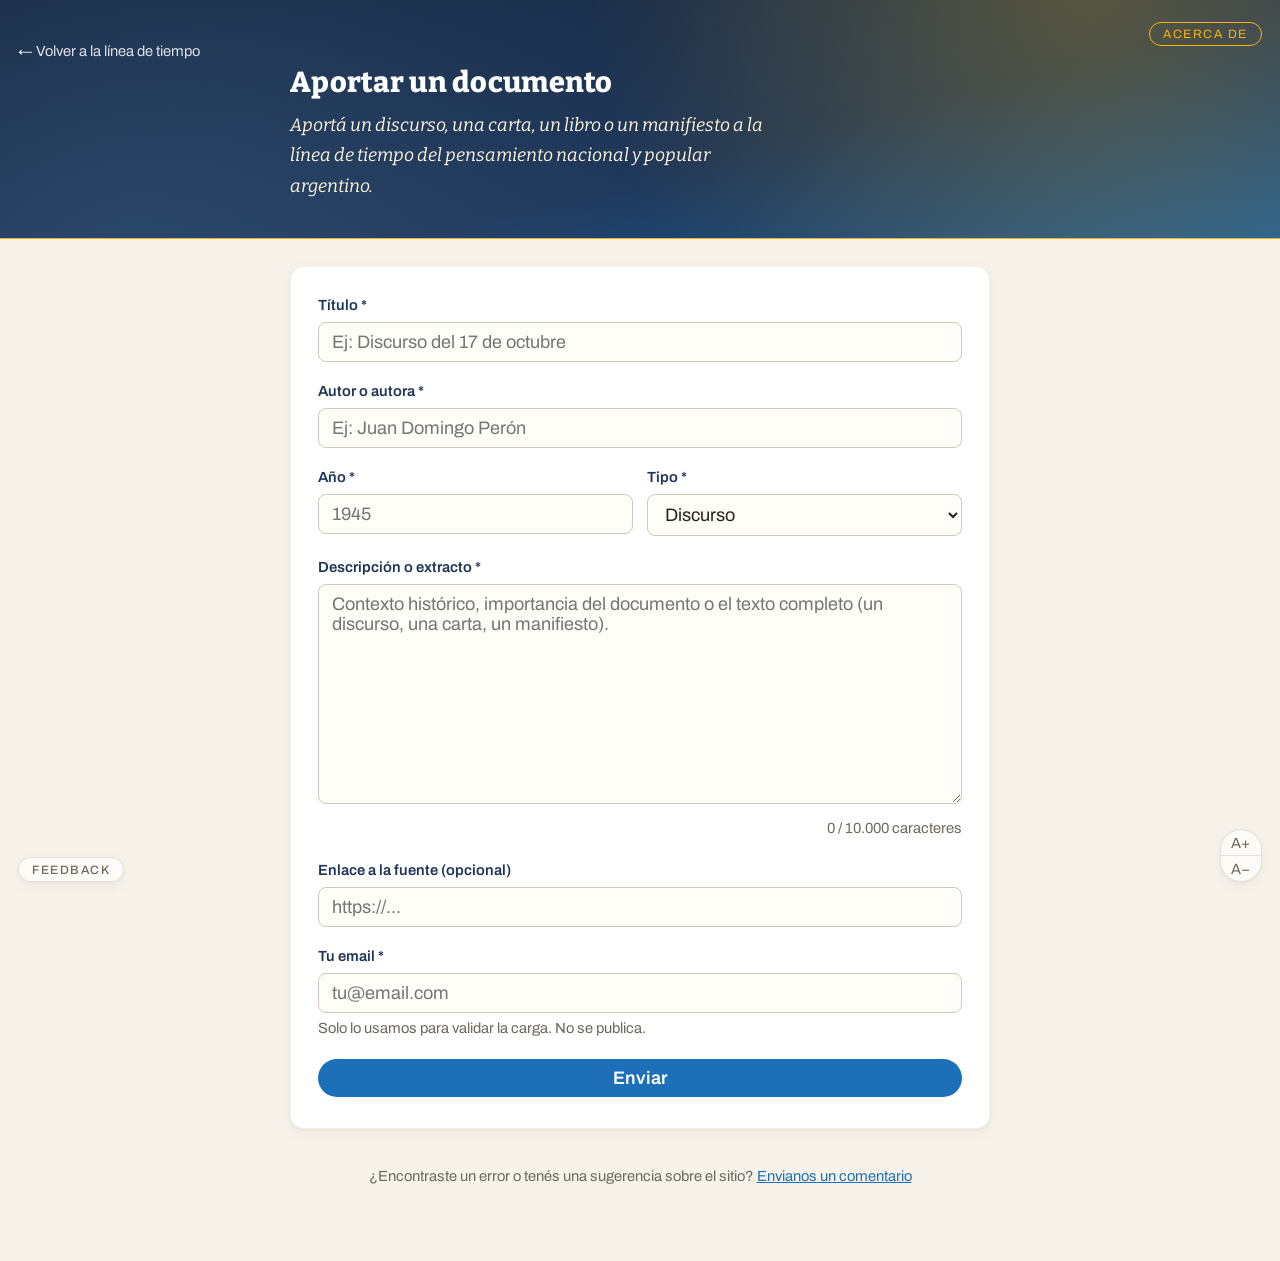
==== commit 60c7e10d: "feat: floating feedback pill and frosted A+/A- capsule replace footer-only feedback and to-top arrow" ====
--- a/cargar.html
+++ b/cargar.html
@@ -24,30 +24,12 @@
       rel="stylesheet"
     />
     <script src="/assets/js/font-scale.js?v=1"></script>
-    <link rel="stylesheet" href="/assets/css/styles.css?v=26" />
+    <link rel="stylesheet" href="/assets/css/styles.css?v=36" />
   </head>
   <body>
     <header class="site-header site-header-small">
       <a class="back-link" href="/">&larr; Volver a la línea de tiempo</a>
       <div class="header-actions">
-        <div class="font-controls" role="group" aria-label="Tamaño del texto">
-          <button
-            type="button"
-            class="font-control"
-            data-font-scale-down
-            aria-label="Reducir el tamaño del texto"
-          >
-            A&minus;
-          </button>
-          <button
-            type="button"
-            class="font-control"
-            data-font-scale-up
-            aria-label="Aumentar el tamaño del texto"
-          >
-            A+
-          </button>
-        </div>
         <button
           type="button"
           class="credits-link"
@@ -66,6 +48,35 @@
         </p>
       </div>
     </header>
+
+    <div class="font-controls" role="group" aria-label="Tamaño del texto">
+      <button
+        type="button"
+        class="font-control"
+        data-font-scale-up
+        aria-label="Aumentar el tamaño del texto"
+      >
+        A+
+      </button>
+      <button
+        type="button"
+        class="font-control"
+        data-font-scale-down
+        aria-label="Reducir el tamaño del texto"
+      >
+        A&minus;
+      </button>
+    </div>
+
+    <button
+      type="button"
+      class="feedback-fab"
+      data-feedback-trigger
+      aria-controls="feedback-panel"
+      aria-expanded="false"
+    >
+      Feedback
+    </button>
 
     <main class="[ form-page ] [ center ]">
       <form id="submit-form" class="card" novalidate>
--- a/assets/css/styles.css
+++ b/assets/css/styles.css
@@ -313,18 +313,14 @@
 
 /* ---------- Block: credits link (anchored to the header, scrolls away) ---------- */
 
-/* Header corner: type-size controls + credits trigger. */
+/* Header corner: credits trigger. */
 .header-actions {
 	position: absolute;
 	top: var(--space-s);
 	right: var(--space-s);
-	display: flex;
-	align-items: center;
-	gap: var(--space-2xs);
-}
-
-.credits-link,
-.font-control {
+}
+
+.credits-link {
 	padding: var(--space-3xs) var(--space-xs);
 	background: transparent;
 	border: 1px solid var(--gold);
@@ -341,24 +337,9 @@
 		color 0.2s ease;
 }
 
-.credits-link:hover,
-.font-control:hover:not(:disabled) {
+.credits-link:hover {
 	background: var(--gold);
 	color: var(--brand-deep);
-}
-
-.font-controls {
-	display: flex;
-	gap: var(--space-3xs);
-}
-
-.font-control {
-	letter-spacing: 0;
-}
-
-.font-control:disabled {
-	opacity: 0.45;
-	cursor: default;
 }
 
 /* Utility: button that reads as an inline link */
@@ -640,25 +621,18 @@
 /* ---------- Block: year navigation ---------- */
 
 .year-nav {
-	position: sticky;
-	top: 0;
-	z-index: 10;
 	display: flex;
-	gap: var(--space-xs);
+	gap: var(--space-2xs);
 	overflow-x: auto;
 	/* The leading padding clears the floating search circle pinned at
      the top-left corner once the nav sticks to the viewport. */
 	padding: var(--space-xs) var(--space-m) var(--space-xs)
-		calc(2.75rem + var(--space-l));
-	background: color-mix(in srgb, var(--paper) 92%, transparent);
-	backdrop-filter: blur(6px);
-	border-block-end: 1px solid var(--line);
+		calc(2.75rem + var(--space-xs));
 	-webkit-overflow-scrolling: touch;
 	scrollbar-width: none;
-	/* Fade the edges to hint that more years continue beyond them.
-     The fade zones match the inline paddings, so resting pills sit in
-     the opaque area, the magnified pill never looks clipped, and chips
-     scrolling toward the search circle fade out before reaching it. */
+	/* Fade the edges to hint that more years continue beyond them. The
+     mask punches through this element, so the opaque background lives
+     on the rail wrapper: only the chips fade, never the backdrop. */
 	-webkit-mask-image: linear-gradient(
 		to right,
 		transparent,
@@ -679,10 +653,15 @@
 	display: none;
 }
 
-/* Composition: boxless on mobile; on desktop it becomes the rail's
+/* Composition: the opaque sticky shell on mobile (the timeline's gold
+   headings scroll right behind it); on desktop it becomes the rail's
    full-height grid cell so the sticky nav is clamped above the footer. */
 .year-nav-rail {
-	display: contents;
+	position: sticky;
+	top: 0;
+	z-index: 10;
+	background: var(--paper);
+	border-block-end: 1px solid var(--line);
 }
 
 .year-chip {
@@ -716,11 +695,12 @@
 	scale: 0.95;
 }
 
-/* Exception: current section while scrolling (set via aria-current) */
+/* Exception: current section while scrolling (set via aria-current).
+   Mobile wears the timeline-pill gold; the desktop rail keeps brand blue. */
 .year-chip[aria-current="location"] {
-	background: var(--brand);
-	border-color: var(--brand);
-	color: #fff;
+	background: var(--gold);
+	border-color: var(--gold);
+	color: var(--brand-deep);
 }
 
 /* ---------- Block: type filter ---------- */
@@ -774,7 +754,7 @@
 }
 
 /* On mobile the search floats at the top-left corner, mirroring the
-   to-top button at the bottom-right. Collapsed it is a round magnifier
+   floating controls at the bottom edge. Collapsed it is a round magnifier
    node; circle and pill are the same input, so opening is a pure
    max-inline-size transition. It expands on focus, stays floating while
    a query is active, and folds back when it loses focus while empty. */
@@ -1015,18 +995,9 @@
 	}
 }
 
-/* Mobile: the heading docks onto the year bar and slides over the active
-   chip (positioned by year-dock.js); desktop pins it under the nav
-   instead (see the 1150px block). */
+/* On mobile the top year bar already marks the current year (gold chip),
+   so the heading scrolls with its cards; desktop pins it (1150px block). */
 .timeline-year > h2 {
-	position: sticky;
-	top: var(--dock-top, var(--space-2xs));
-	z-index: 15;
-	translate: 0 0;
-	scale: 1;
-	transition:
-		translate 0.25s var(--ease-out),
-		scale 0.25s var(--ease-out);
 	display: inline-block;
 	margin: 0 0 var(--space-s);
 	padding: var(--space-3xs) var(--space-s);
@@ -1037,20 +1008,6 @@
 	background: var(--gold);
 	border-radius: var(--radius-pill);
 	box-shadow: var(--shadow-1);
-}
-
-/* Exception: docked onto the year bar, resting over the active chip.
-   Visual only — taps must reach the chips underneath. */
-.timeline-year > h2[data-docked="true"] {
-	translate: var(--dock-shift, 0) 0;
-	scale: var(--dock-scale, 0.8);
-	pointer-events: none;
-}
-
-@media (prefers-reduced-motion: reduce) {
-	.timeline-year > h2 {
-		transition: none;
-	}
 }
 
 /* ---------- Block: card ---------- */
@@ -1560,41 +1517,93 @@
 	background: color-mix(in srgb, var(--sky) 14%, transparent);
 }
 
-/* ---------- Block: back to top ---------- */
-
-.to-top {
+/* ---------- Block: floating reading controls ---------- */
+
+/* Type-size capsule pinned to the lower-right corner: A+ stacked
+   over A− so the footprint stays narrow. */
+.font-controls {
 	position: fixed;
 	inset-block-end: var(--space-s);
 	inset-inline-end: var(--space-s);
 	z-index: 20;
-	width: 2.75rem;
-	height: 2.75rem;
+	display: flex;
+	flex-direction: column;
 	border: 1.5px solid var(--line);
-	border-radius: 50%;
-	background: var(--surface);
-	color: var(--muted);
-	font-size: var(--text-1);
+	border-radius: 999px;
+	background: color-mix(in srgb, var(--surface) 65%, transparent);
+	-webkit-backdrop-filter: blur(8px);
+	backdrop-filter: blur(8px);
+	box-shadow: var(--shadow-1);
+	overflow: hidden;
+}
+
+.font-control {
+	width: 3rem;
+	padding: var(--space-2xs) 0;
+	border: 0;
+	background: transparent;
+	color: var(--muted);
+	font-family: var(--font-ui);
+	font-size: var(--text-0);
+	cursor: pointer;
+	transition: color 0.2s ease;
+}
+
+.font-control + .font-control {
+	border-block-start: 1px solid var(--line);
+}
+
+.font-control:hover:not(:disabled) {
+	color: var(--brand);
+}
+
+.font-control:disabled {
+	opacity: 0.45;
+	cursor: default;
+}
+
+/* Feedback trigger pinned to the lower-left corner. */
+.feedback-fab {
+	position: fixed;
+	inset-block-end: var(--space-s);
+	inset-inline-start: var(--space-s);
+	z-index: 20;
+	padding: var(--space-2xs) var(--space-s);
+	border: 1.5px solid var(--line);
+	border-radius: 999px;
+	background: color-mix(in srgb, var(--surface) 65%, transparent);
+	-webkit-backdrop-filter: blur(8px);
+	backdrop-filter: blur(8px);
+	color: var(--muted);
+	font-family: var(--font-ui);
+	font-size: var(--text--1);
+	font-weight: 500;
+	text-transform: uppercase;
+	letter-spacing: 0.12em;
 	box-shadow: var(--shadow-1);
 	cursor: pointer;
-	opacity: 0;
-	translate: 0 var(--space-s);
-	pointer-events: none;
 	transition:
-		opacity 0.25s ease,
-		translate 0.25s var(--ease-out),
 		border-color 0.2s ease,
 		color 0.2s ease;
 }
 
-.to-top:hover {
+.feedback-fab:hover {
 	border-color: var(--brand);
 	color: var(--brand);
 }
 
-.to-top[data-state="visible"] {
-	opacity: 1;
-	translate: 0;
-	pointer-events: auto;
+/* Desktop: pointer precision needs less hit area, so the floats shrink. */
+@media (min-width: 640px) {
+	.font-control {
+		width: 2.5rem;
+		padding: var(--space-3xs) 0;
+		font-size: var(--text--1);
+	}
+
+	.feedback-fab {
+		padding: var(--space-3xs) var(--space-xs);
+		font-size: var(--text--2);
+	}
 }
 
 /* ---------- Block: forms ---------- */
@@ -2171,10 +2180,15 @@
 		display: block;
 		grid-column: 1;
 		grid-row: 2;
+		position: static;
+		z-index: auto;
+		background: transparent;
+		border-block-end: 0;
 	}
 
 	/* Year heading floats under the nav while its cards scroll by. */
 	.timeline-year > h2 {
+		position: sticky;
 		top: calc(var(--nav-h) + var(--space-2xs));
 		z-index: 5;
 	}
@@ -2223,6 +2237,8 @@
 	}
 	.year-chip[aria-current="location"] {
 		background: var(--brand);
+		border-color: var(--brand);
+		color: #fff;
 	}
 
 	/* Search and type filters float in the right gutter, mirroring the
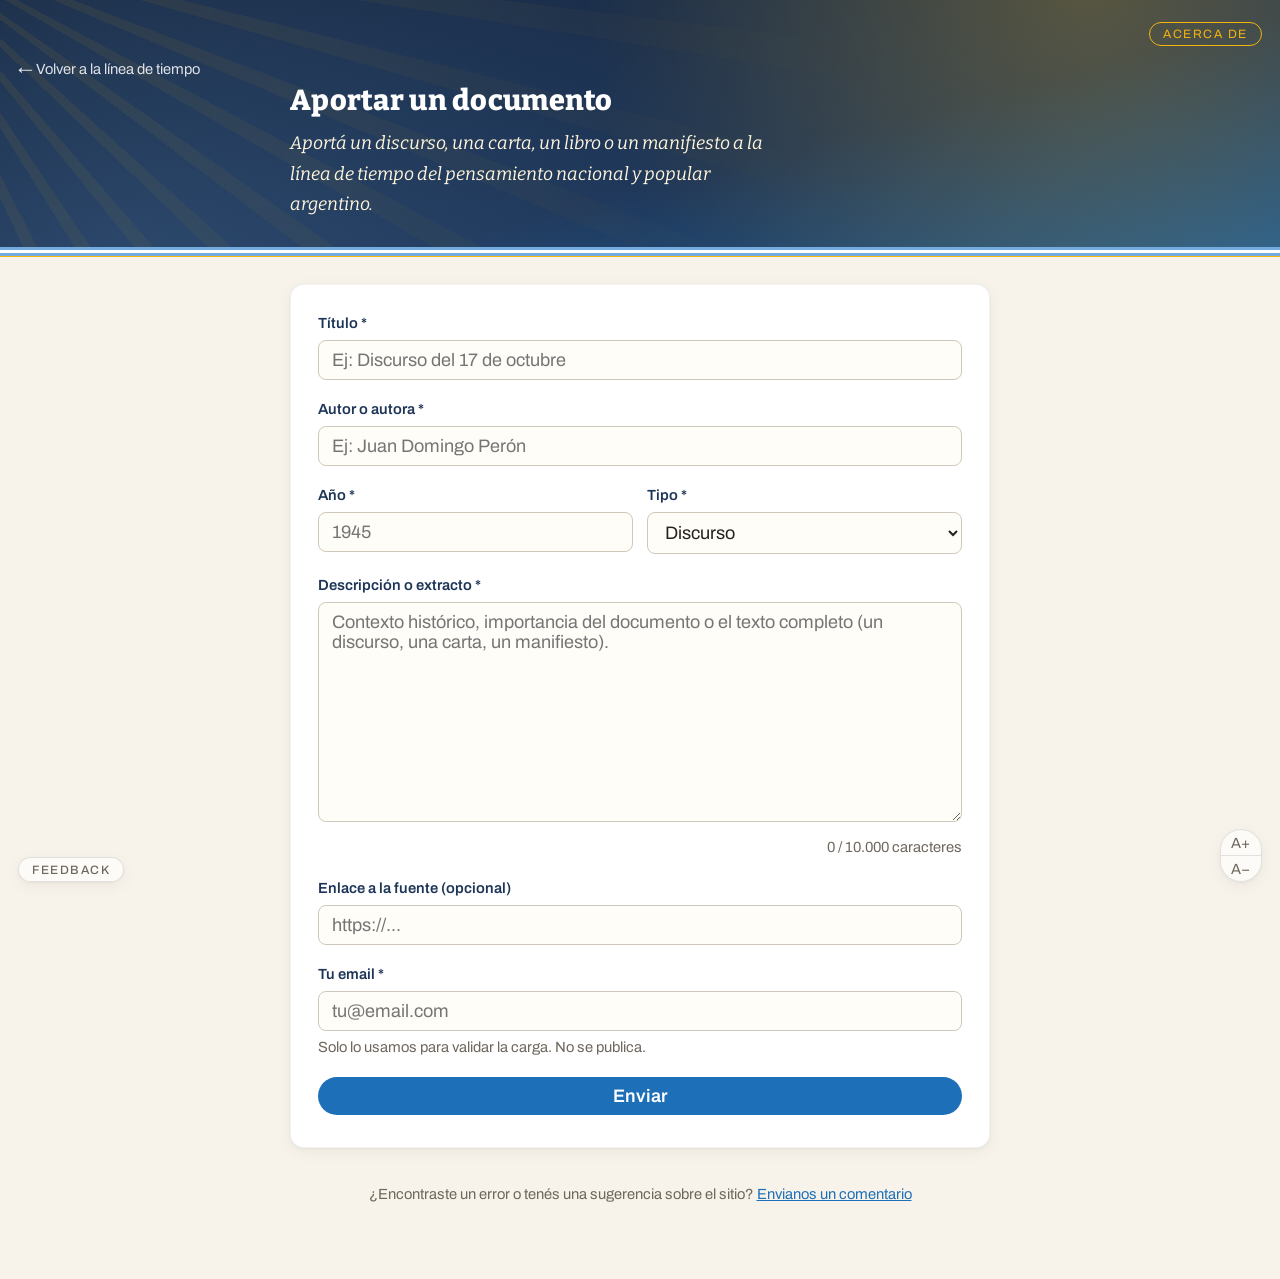
==== commit 662d05db: "feat: canonical authors with pill-based multi-author input" ====
--- a/cargar.html
+++ b/cargar.html
@@ -24,7 +24,7 @@
       rel="stylesheet"
     />
     <script src="/assets/js/font-scale.js?v=1"></script>
-    <link rel="stylesheet" href="/assets/css/styles.css?v=36" />
+    <link rel="stylesheet" href="/assets/css/styles.css?v=40" />
   </head>
   <body>
     <header class="site-header site-header-small">
@@ -102,6 +102,7 @@
             maxlength="120"
             required
             placeholder="Ej: Juan Domingo Perón"
+            autocomplete="off"
           />
           <p class="field-error" data-for="author"></p>
         </div>
@@ -374,7 +375,8 @@
       </div>
     </aside>
 
-    <script src="/assets/js/submit.js?v=5"></script>
+    <script src="/assets/js/author-tags.js?v=1"></script>
+    <script src="/assets/js/submit.js?v=7"></script>
     <script src="/assets/js/credits.js?v=2"></script>
     <script src="/assets/js/feedback.js?v=3"></script>
   </body>
--- a/assets/css/styles.css
+++ b/assets/css/styles.css
@@ -226,6 +226,102 @@
 .btn:disabled {
 	opacity: 0.6;
 	cursor: wait;
+}
+
+/* ---------- Block: autocomplete ---------- */
+
+.has-autocomplete {
+	position: relative;
+}
+
+.autocomplete-list {
+	position: absolute;
+	inset-inline: 0;
+	z-index: 30;
+	margin: 0;
+	padding: var(--space-3xs);
+	list-style: none;
+	background: var(--surface);
+	border: 1px solid var(--line);
+	border-radius: 10px;
+	box-shadow: var(--shadow-2);
+	max-block-size: 14rem;
+	overflow-y: auto;
+}
+
+.autocomplete-list li {
+	padding: var(--space-2xs) var(--space-xs);
+	border-radius: 6px;
+	font-family: var(--font-ui);
+	font-size: var(--text--1);
+	cursor: pointer;
+}
+
+.autocomplete-list li:hover,
+.autocomplete-list li[aria-selected="true"] {
+	background: color-mix(in srgb, var(--sky) 22%, transparent);
+}
+
+/* Author pills: the container impersonates a regular form input; each
+   picked author sits inside as a removable pill. */
+.author-tags {
+	display: flex;
+	flex-wrap: wrap;
+	align-items: center;
+	gap: var(--space-3xs);
+	padding: var(--space-3xs) var(--space-2xs);
+	border: 1px solid #cfc8ba;
+	border-radius: 8px;
+	background: var(--surface-warm);
+	cursor: text;
+	transition: border-color 0.15s ease;
+}
+
+.author-tags:focus-within {
+	outline: 2px solid var(--sky);
+	border-color: var(--brand);
+}
+
+.author-tags .author-tags-input {
+	flex: 1 1 10ch;
+	inline-size: auto;
+	min-inline-size: 10ch;
+	border: none;
+	padding: var(--space-3xs);
+	background: transparent;
+}
+
+.author-tags .author-tags-input:focus {
+	outline: none;
+}
+
+.author-tag {
+	display: inline-flex;
+	align-items: center;
+	gap: var(--space-3xs);
+	padding: 2px var(--space-2xs);
+	font-family: var(--font-ui);
+	font-size: var(--text--1);
+	font-weight: 600;
+	color: var(--brand-deep);
+	background: color-mix(in srgb, var(--sky) 28%, #fff);
+	border: 1px solid color-mix(in srgb, var(--sky) 55%, transparent);
+	border-radius: var(--radius-pill);
+}
+
+.author-tag button {
+	border: none;
+	padding: 0;
+	background: none;
+	font-size: var(--text-0);
+	line-height: 1;
+	color: inherit;
+	cursor: pointer;
+	opacity: 0.6;
+}
+
+.author-tag button:hover {
+	opacity: 1;
 }
 
 /* ---------- Block: site header ---------- */
@@ -258,7 +354,7 @@
 }
 
 /* Sol de Mayo: faint sun rays radiating from behind the title. */
-.site-header:not(.site-header-small)::before {
+.site-header::before {
 	content: "";
 	position: absolute;
 	inset: -30% -10%;
@@ -274,7 +370,7 @@
 }
 
 /* Flag band: celeste-white-celeste stripes above the gold border. */
-.site-header:not(.site-header-small)::after {
+.site-header::after {
 	content: "";
 	position: absolute;
 	inset-inline: 0;
@@ -592,7 +688,7 @@
 }
 
 .site-header-small {
-	padding: var(--space-l) var(--space-s);
+	padding: var(--space-xl) var(--space-s) var(--space-l);
 	text-align: left;
 }
 .site-header-small h1 {
@@ -1272,11 +1368,22 @@
 .doc-site-name {
 	margin: 0;
 	font-family: var(--font-display);
-	font-size: var(--text-1);
+	font-size: var(--text-2);
 	font-weight: 700;
-	line-height: 1.3;
+	line-height: 1.25;
 	color: #fff;
 	max-inline-size: 28ch;
+}
+
+.doc-site-name a {
+	color: inherit;
+	text-decoration: none;
+}
+
+.doc-site-name a:hover {
+	text-decoration: underline;
+	text-decoration-color: var(--gold);
+	text-underline-offset: 4px;
 }
 
 .doc-page {
@@ -1353,9 +1460,15 @@
 	padding-inline-end: var(--space-2xl);
 }
 
+/* Quiet exit: the header already offers "back", so this is a low-key
+   ghost link, not a primary action competing with the document. */
 .doc-cta {
 	margin: var(--space-l) 0 0;
 	text-align: center;
+}
+
+.doc-cta .btn {
+	font-size: var(--text--1);
 }
 
 /* Neighbouring documents: miniature timeline entries (year pill +
@@ -1435,6 +1548,86 @@
 }
 
 .doc-neighbor-author {
+	font-family: var(--font-display);
+	font-style: italic;
+	font-size: var(--text--1);
+	color: var(--muted);
+}
+
+/* Related documents: same author and same era, small cards in the
+   visual language of the neighbours. Off the rail on purpose — these
+   are lateral jumps through the archive, not the timeline itself. */
+.doc-related {
+	margin-block-start: var(--space-xl);
+	padding-inline-start: var(--space-m);
+}
+
+.doc-related h2 {
+	margin: 0;
+	font-size: var(--text-1);
+	color: var(--brand-deep);
+}
+
+.doc-related h3 {
+	margin: var(--space-m) 0 var(--space-xs);
+	font-family: var(--font-display);
+	font-size: var(--text--1);
+	font-weight: 600;
+	text-transform: uppercase;
+	letter-spacing: 0.04em;
+	color: var(--muted);
+}
+
+.doc-related-list {
+	display: grid;
+	gap: var(--space-xs);
+	margin: 0;
+	padding: 0;
+	list-style: none;
+}
+
+.doc-related-list a {
+	display: grid;
+	grid-template-columns: auto 1fr;
+	column-gap: var(--space-xs);
+	align-items: baseline;
+	padding: var(--space-2xs) var(--space-xs);
+	max-inline-size: var(--container-s);
+	text-decoration: none;
+	background: var(--surface);
+	border: 1px solid rgba(38, 34, 28, 0.06);
+	border-inline-start: 4px solid transparent;
+	border-radius: var(--radius);
+	box-shadow: var(--shadow-1);
+	transition:
+		box-shadow 0.25s ease,
+		translate 0.25s var(--ease-out),
+		border-color 0.25s ease;
+}
+
+.doc-related-list a:hover {
+	box-shadow: var(--shadow-2);
+	translate: 0 -2px;
+	border-inline-start-color: var(--gold);
+}
+
+.doc-related-year {
+	font-family: var(--font-display);
+	font-size: var(--text--1);
+	font-weight: 800;
+	font-variant-numeric: tabular-nums;
+	color: var(--brand-deep);
+}
+
+.doc-related-title {
+	font-family: var(--font-display);
+	font-size: var(--text--1);
+	font-weight: 700;
+	color: var(--brand-deep);
+}
+
+.doc-related-author {
+	grid-column: 2;
 	font-family: var(--font-display);
 	font-style: italic;
 	font-size: var(--text--1);
@@ -1986,12 +2179,35 @@
 	font-weight: 700;
 }
 
+/* Search lives inside the sticky tab bar so it follows long lists.
+   Mobile: full row under the 2x2 tab grid; desktop: pushed to the end. */
+.admin-search {
+	grid-column: 1 / -1;
+}
+
+.admin-search input[type="search"] {
+	inline-size: 100%;
+	border: 1px solid var(--line);
+	border-radius: 10px;
+	padding: var(--space-2xs) var(--space-xs);
+	font-size: var(--text--1);
+	font-family: inherit;
+	background: var(--surface-warm);
+	color: var(--ink);
+	transition: border-color 0.15s ease;
+}
+
 @media (min-width: 640px) {
 	.admin-tabs {
 		display: flex;
 	}
 	.admin-tabs a {
 		flex: 0 0 auto;
+	}
+	.admin-search {
+		flex: 1 1 auto;
+		margin-inline-start: auto;
+		max-inline-size: 22rem;
 	}
 }
 
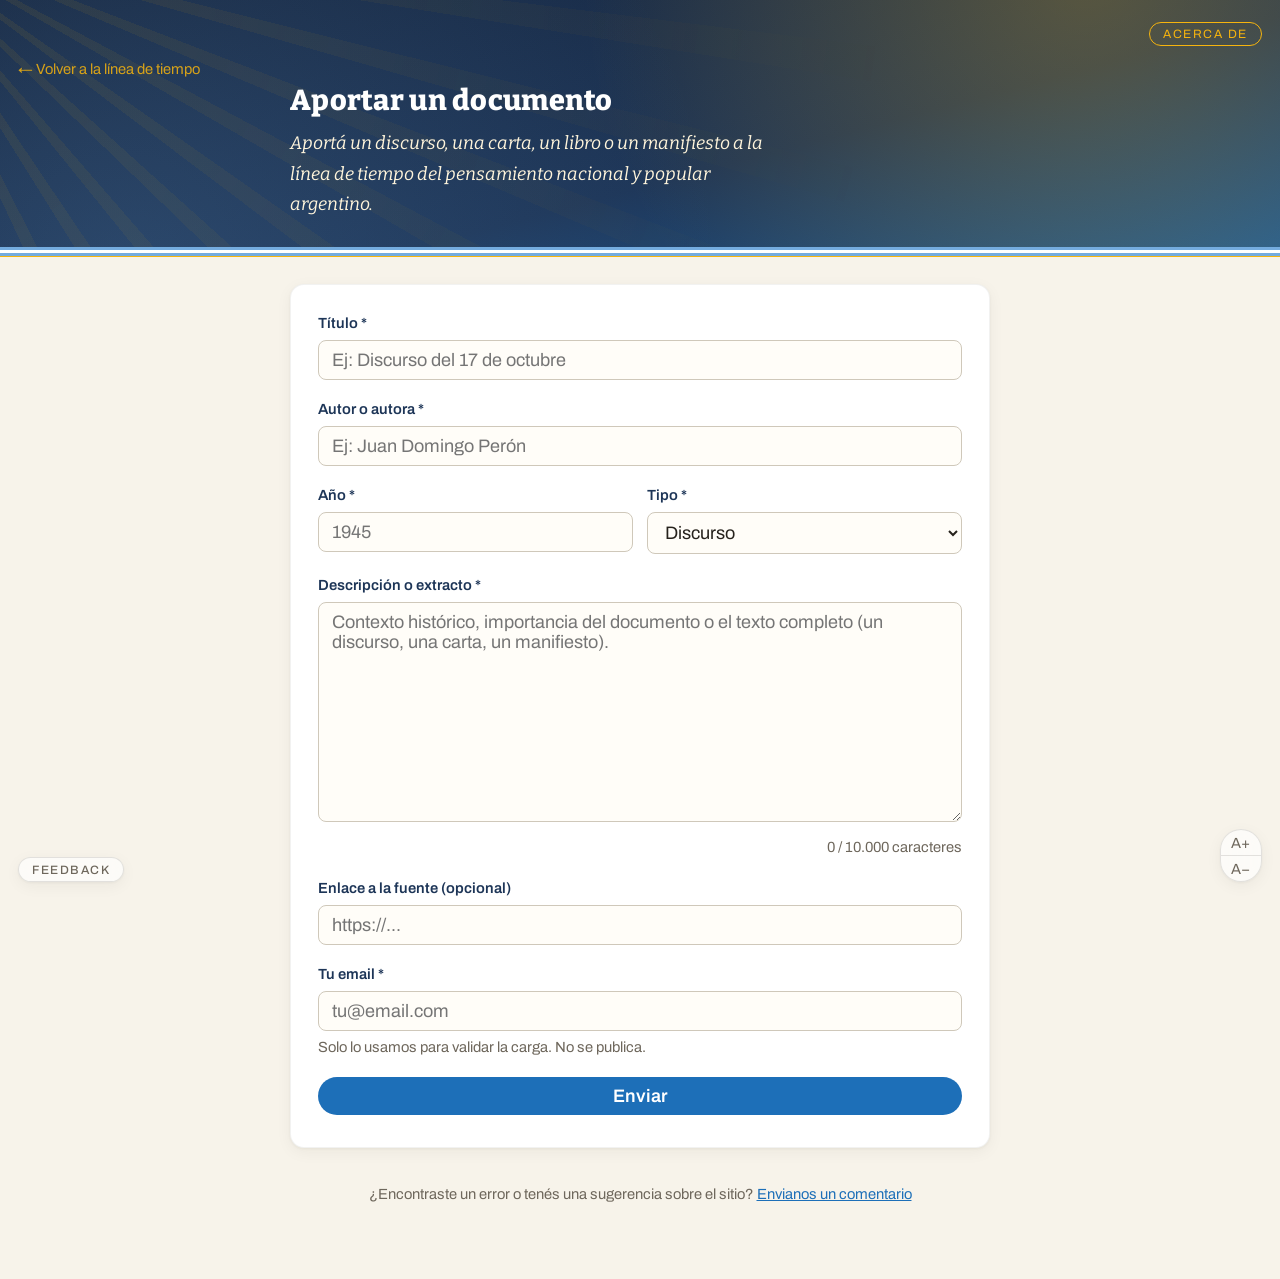
==== commit 7eb8a3e6: "style: paint the back-link in the site gold" ====
--- a/cargar.html
+++ b/cargar.html
@@ -24,7 +24,7 @@
       rel="stylesheet"
     />
     <script src="/assets/js/font-scale.js?v=1"></script>
-    <link rel="stylesheet" href="/assets/css/styles.css?v=40" />
+    <link rel="stylesheet" href="/assets/css/styles.css?v=41" />
   </head>
   <body>
     <header class="site-header site-header-small">
--- a/assets/css/styles.css
+++ b/assets/css/styles.css
@@ -226,6 +226,52 @@
 .btn:disabled {
 	opacity: 0.6;
 	cursor: wait;
+}
+
+/* Period management in the panel: one grid row per period, the name
+   column taking every spare pixel. The view widens past the regular
+   moderation column because the rows are forms, not reading text. */
+.admin-list:has(.periods-admin) {
+	max-inline-size: 72rem;
+}
+
+.periods-admin h3 {
+	margin-block: var(--space-m) var(--space-2xs);
+}
+
+.period-row {
+	display: grid;
+	grid-template-columns: minmax(16rem, 1fr) 5.5rem 5.5rem auto auto;
+	gap: var(--space-2xs);
+	align-items: center;
+	margin-block-end: var(--space-2xs);
+}
+
+/* The two forms per row (save + delete) dissolve into the row grid so
+   every column lines up with the header. */
+.period-row .period-form,
+.period-row .period-delete-form {
+	display: contents;
+}
+
+.period-head {
+	margin-block-end: var(--space-3xs);
+	font-family: var(--font-ui);
+	font-size: var(--text--1);
+	font-weight: 600;
+	color: var(--muted);
+}
+
+@media (max-width: 640px) {
+	.period-head {
+		display: none;
+	}
+	.period-row {
+		grid-template-columns: 1fr 1fr auto auto;
+	}
+	.period-row input[name="name"] {
+		grid-column: 1 / -1;
+	}
 }
 
 /* ---------- Block: autocomplete ---------- */
@@ -702,7 +748,7 @@
 }
 
 .back-link {
-	color: #fff;
+	color: var(--gold);
 	opacity: 0.85;
 	text-decoration: none;
 	font-size: var(--text--1);
@@ -841,12 +887,26 @@
 	color: #fff;
 }
 
+/* "Todos" is not another filter but the way out of one: while inactive
+   it dresses as a quiet action — borderless, underlined — not a state. */
+.type-pill-all:not([aria-pressed="true"]) {
+	border-color: transparent;
+	text-decoration: underline;
+	text-decoration-color: color-mix(in srgb, var(--muted) 55%, transparent);
+	text-underline-offset: 3px;
+}
+
 /* ---------- Block: search ---------- */
 
 /* Composition: groups search + type pills. Transparent on mobile;
    on desktop it becomes the sticky right-gutter rail. */
 .filter-rail {
 	display: contents;
+}
+
+/* Hidden until the desktop rail media query brings it in. */
+.author-nav {
+	display: none;
 }
 
 /* On mobile the search floats at the top-left corner, mirroring the
@@ -1047,6 +1107,84 @@
 		transparent
 	);
 	border-radius: var(--radius-pill);
+}
+
+/* Period bands: the editorial chapters of the archive, opening each
+   historiographic period above its first year. They borrow the hero
+   header's identity — deep blue, gold glow — so they read as chapter
+   titles, not another stop on the line. */
+.timeline-chapter {
+	margin-block-start: var(--space-2xl);
+}
+
+.timeline-chapter:first-child {
+	margin-block-start: var(--space-l);
+}
+
+.timeline-years {
+	list-style: none;
+	margin: 0;
+	padding: 0;
+}
+
+.timeline-period {
+	position: relative;
+	display: flex;
+	flex-wrap: wrap;
+	align-items: baseline;
+	justify-content: space-between;
+	gap: var(--space-3xs) var(--space-s);
+	padding: var(--space-xs) var(--space-m);
+	background:
+		radial-gradient(
+			circle at 92% -40%,
+			rgba(246, 180, 14, 0.35),
+			transparent 60%
+		),
+		linear-gradient(
+			165deg,
+			var(--brand-dark) 0%,
+			var(--brand-deep) 70%,
+			var(--brand) 140%
+		),
+		var(--brand-deep);
+	border-inline-start: 4px solid var(--gold);
+	border-radius: var(--radius);
+	box-shadow: var(--shadow-1);
+}
+
+/* A gold diamond on the rail: chapters get their own milestone mark.
+   The extra -4px cancels the band's gold border: absolute offsets are
+   measured from the padding box, i.e. inside the border. */
+.timeline-period::before {
+	content: "";
+	position: absolute;
+	left: calc(-1 * var(--space-m) + var(--space-3xs) - 4px - 4px);
+	top: calc(50% - 6.5px);
+	width: 13px;
+	height: 13px;
+	rotate: 45deg;
+	background: var(--gold);
+	border: 3px solid var(--paper);
+	box-shadow: 0 0 0 1px var(--gold);
+}
+
+.period-name {
+	font-family: var(--font-display);
+	font-size: var(--text-1);
+	font-weight: 700;
+	/* Pinned so the sticky offsets below can compute the band height. */
+	line-height: 1.3;
+	color: #fff;
+}
+
+.period-years {
+	font-family: var(--font-ui);
+	font-size: var(--text--1);
+	font-weight: 600;
+	font-variant-numeric: tabular-nums;
+	letter-spacing: 0.06em;
+	color: var(--gold);
 }
 
 .timeline-year {
@@ -1151,15 +1289,30 @@
 	background: color-mix(in srgb, var(--sky) 20%, #fff);
 }
 
-/* The external-source icon sits beside the share button. */
+/* An icon alone reads as a mystery here, so the source link names itself:
+ * a labelled pill beside the share button, legible without hover (the old
+ * tooltip never showed on touch, where most readers are). */
 .source-btn {
-	right: calc(var(--space-xs) + 2rem + var(--space-3xs));
-}
-
-/* Exception: hover/focus tooltip naming the action, from data-tip. */
+	width: auto;
+	height: 2rem;
+	grid-auto-flow: column;
+	gap: var(--space-3xs);
+	padding-inline: var(--space-2xs);
+	border-radius: var(--radius-pill);
+	right: calc(var(--space-xs) + 2rem + var(--space-2xs));
+	font-family: var(--font-ui);
+	font-size: var(--text--1);
+	font-weight: 600;
+}
+
+.source-btn-label {
+	line-height: 1;
+}
+
+/* Exception: hover/focus tooltip naming the action, from data-tip.
+ * Share only — the source link carries its label inline. */
 @media (hover: hover) {
-	.share-btn::after,
-	.source-btn::after {
+	.share-btn::after {
 		content: attr(data-tip);
 		position: absolute;
 		inset-block-start: calc(100% + var(--space-3xs));
@@ -1179,9 +1332,7 @@
 	}
 
 	.share-btn:hover::after,
-	.source-btn:hover::after,
-	.share-btn:focus-visible::after,
-	.source-btn:focus-visible::after {
+	.share-btn:focus-visible::after {
 		opacity: 1;
 		transition-delay: 0.35s;
 	}
@@ -1193,12 +1344,27 @@
 }
 
 /* Keep the card title clear of the floating icon buttons. */
-.card h3 {
-	padding-inline-end: var(--space-l);
-}
-
-.card:has(.source-btn) h3 {
-	padding-inline-end: var(--space-2xl);
+/* No inline-end padding on the title: the action icons end above the
+   badge row's baseline, so they never share a line with it. */
+
+/* The title links to the document's own page. */
+.card h3 a {
+	color: inherit;
+	text-decoration: none;
+}
+
+.card h3 a:hover {
+	text-decoration: underline;
+	text-decoration-color: var(--gold);
+	text-decoration-thickness: 2px;
+	text-underline-offset: 4px;
+}
+
+/* The reveal animation leaves `translate` on every card, making each
+   one a stacking context: the menu's own z-index cannot escape it, so
+   the card holding the open menu is raised above its siblings. */
+.card:has(.share-menu) {
+	z-index: 10;
 }
 
 .share-menu {
@@ -1452,12 +1618,7 @@
 .doc-card h1 {
 	margin-block: var(--space-3xs);
 	font-size: var(--text-2);
-	padding-inline-end: var(--space-l);
 	color: var(--brand-deep);
-}
-
-.doc-card:has(.source-btn) h1 {
-	padding-inline-end: var(--space-2xl);
 }
 
 /* Quiet exit: the header already offers "back", so this is a low-key
@@ -1554,12 +1715,16 @@
 	color: var(--muted);
 }
 
-/* Related documents: same author and same era, small cards in the
-   visual language of the neighbours. Off the rail on purpose — these
-   are lateral jumps through the archive, not the timeline itself. */
+/* Related documents: same author and same era, between the document
+   and its next neighbour. Indented and tight against the card so they
+   read as subordinate to it — lateral jumps, not the timeline. */
 .doc-related {
+	margin-block-start: 0;
+	margin-inline-start: var(--space-l);
+}
+
+.doc-related + .doc-neighbor {
 	margin-block-start: var(--space-xl);
-	padding-inline-start: var(--space-m);
 }
 
 .doc-related h2 {
@@ -2370,6 +2535,9 @@
 	.timeline-year::before {
 		left: calc(-1 * var(--space-xl) + var(--space-xs) - 4px);
 	}
+	.timeline-period::before {
+		left: calc(-1 * var(--space-xl) + var(--space-xs) - 4px - 4px);
+	}
 }
 
 /* Desktop: the year nav becomes a sticky vertical rail in the left gutter.
@@ -2402,10 +2570,22 @@
 		border-block-end: 0;
 	}
 
-	/* Year heading floats under the nav while its cards scroll by. */
+	/* The chapter band stays pinned while its years scroll by; the year
+	   pill tucks in right below it. The clearance is the band's height:
+	   block padding + one pinned line of --text-1. */
+	.timeline-period {
+		position: sticky;
+		top: calc(var(--nav-h) + var(--space-2xs));
+		z-index: 6;
+	}
+
 	.timeline-year > h2 {
 		position: sticky;
-		top: calc(var(--nav-h) + var(--space-2xs));
+		top: calc(
+			var(--nav-h) + var(--space-2xs) +
+			var(--space-xs) * 2 + var(--text-1) * 1.3 +
+			var(--space-2xs)
+		);
 		z-index: 5;
 	}
 
@@ -2544,4 +2724,15 @@
 		font-size: var(--text--2);
 		padding: 0.25em 0.7em;
 	}
-}
+
+	/* Author pills exist only here: on mobile a row of 20+ names would
+	   bury the timeline. Same pill language as the type filter. */
+	.author-nav:not([hidden]) {
+		display: flex;
+		flex-wrap: wrap;
+		gap: var(--space-3xs);
+		margin-block-start: var(--space-s);
+		padding-block-start: var(--space-s);
+		border-block-start: 1px solid var(--line);
+	}
+}
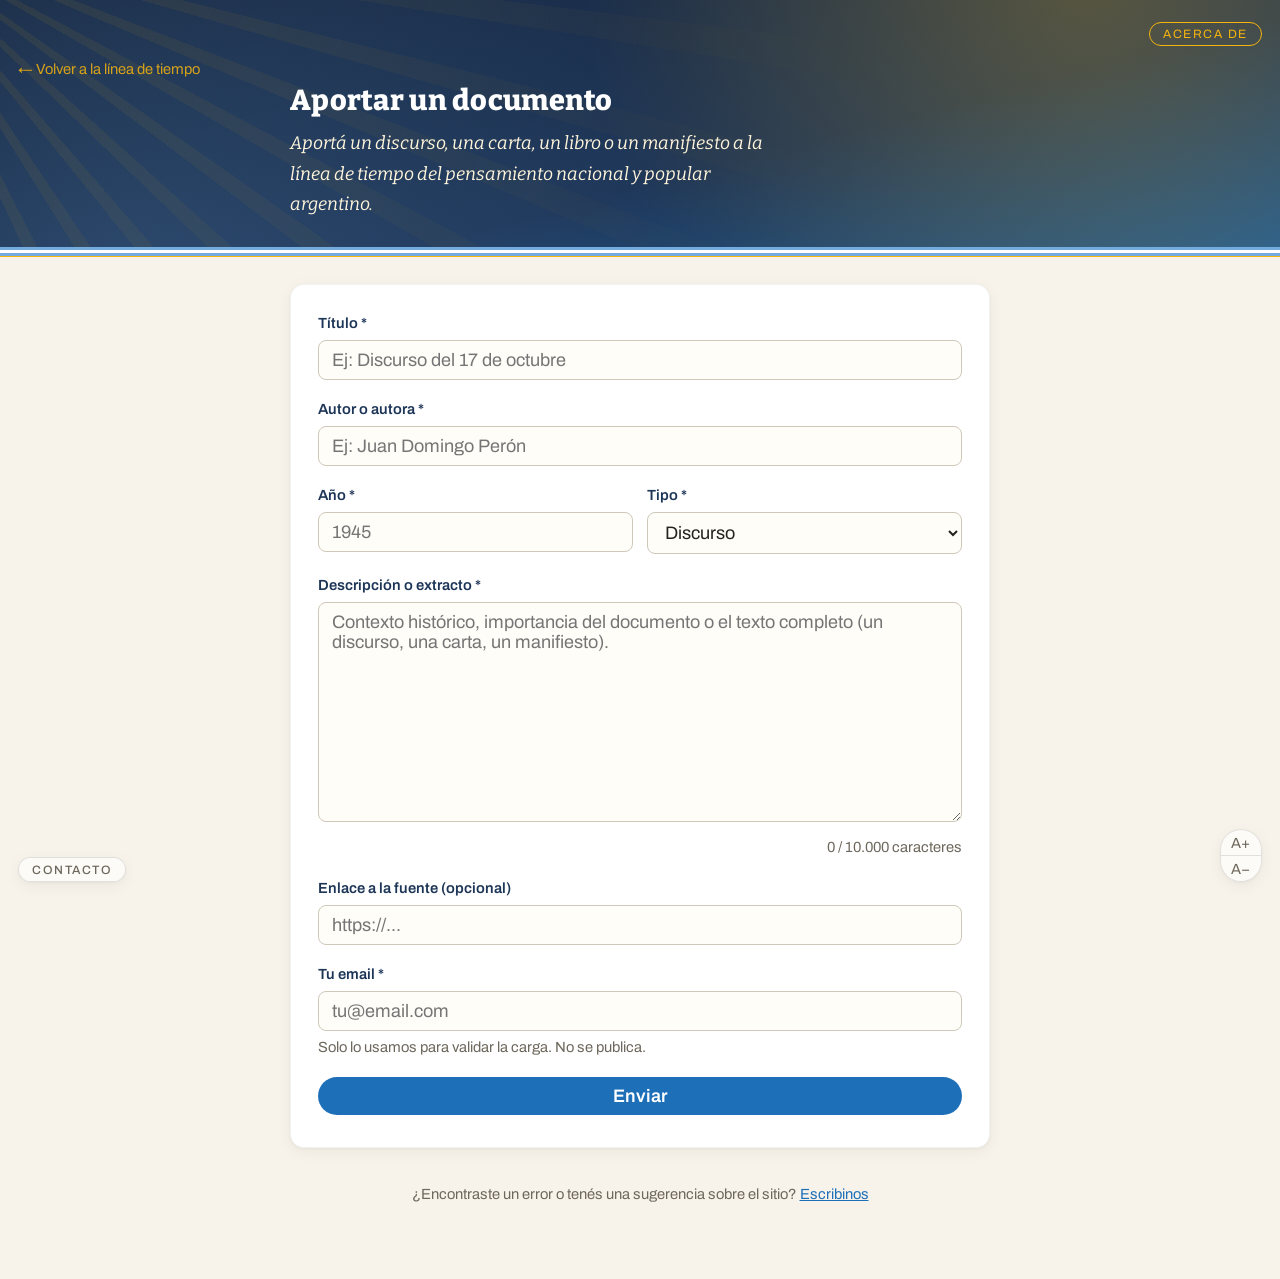
==== commit 9aec1cd8: "feat(contacto): rename Feedback to Contacto in all views and add regression tests Propagates the Con" ====
--- a/cargar.html
+++ b/cargar.html
@@ -24,7 +24,7 @@
       rel="stylesheet"
     />
     <script src="/assets/js/font-scale.js?v=1"></script>
-    <link rel="stylesheet" href="/assets/css/styles.css?v=41" />
+    <link rel="stylesheet" href="/assets/css/styles.css?v=48" />
   </head>
   <body>
     <header class="site-header site-header-small">
@@ -75,7 +75,7 @@
       aria-controls="feedback-panel"
       aria-expanded="false"
     >
-      Feedback
+      Contacto
     </button>
 
     <main class="[ form-page ] [ center ]">
@@ -244,7 +244,7 @@
           aria-controls="feedback-panel"
           aria-expanded="false"
         >
-          Envianos un comentario
+          Escribinos
         </button>
       </p>
     </main>
@@ -325,9 +325,9 @@
         </section>
 
         <section>
-          <h3>Feedback</h3>
+          <h3>Contacto</h3>
           <p>
-            ¿Encontraste un error o tenés una sugerencia?
+            ¿Querés hacer un comentario, una consulta o una sugerencia, o reportar un error?
             <button
               type="button"
               class="link-button"
@@ -335,7 +335,7 @@
               aria-controls="feedback-panel"
               aria-expanded="false"
             >
-              Envianos un comentario
+              Escribinos
             </button>
           </p>
         </section>
@@ -378,6 +378,6 @@
     <script src="/assets/js/author-tags.js?v=1"></script>
     <script src="/assets/js/submit.js?v=7"></script>
     <script src="/assets/js/credits.js?v=2"></script>
-    <script src="/assets/js/feedback.js?v=3"></script>
+    <script src="/assets/js/feedback.js?v=7"></script>
   </body>
 </html>
--- a/assets/css/styles.css
+++ b/assets/css/styles.css
@@ -2012,6 +2012,19 @@
 textarea:focus {
 	outline: 2px solid var(--sky);
 	border-color: var(--brand);
+}
+
+/* Invalid field: red border, and the adjacent hint turns into the error
+   message (colour is paired with aria-invalid so it is not the only cue). */
+input[aria-invalid="true"],
+input[aria-invalid="true"]:focus,
+textarea[aria-invalid="true"],
+textarea[aria-invalid="true"]:focus {
+	border-color: var(--danger);
+}
+
+input[aria-invalid="true"] ~ .field-hint {
+	color: var(--danger);
 }
 
 .email-row {
